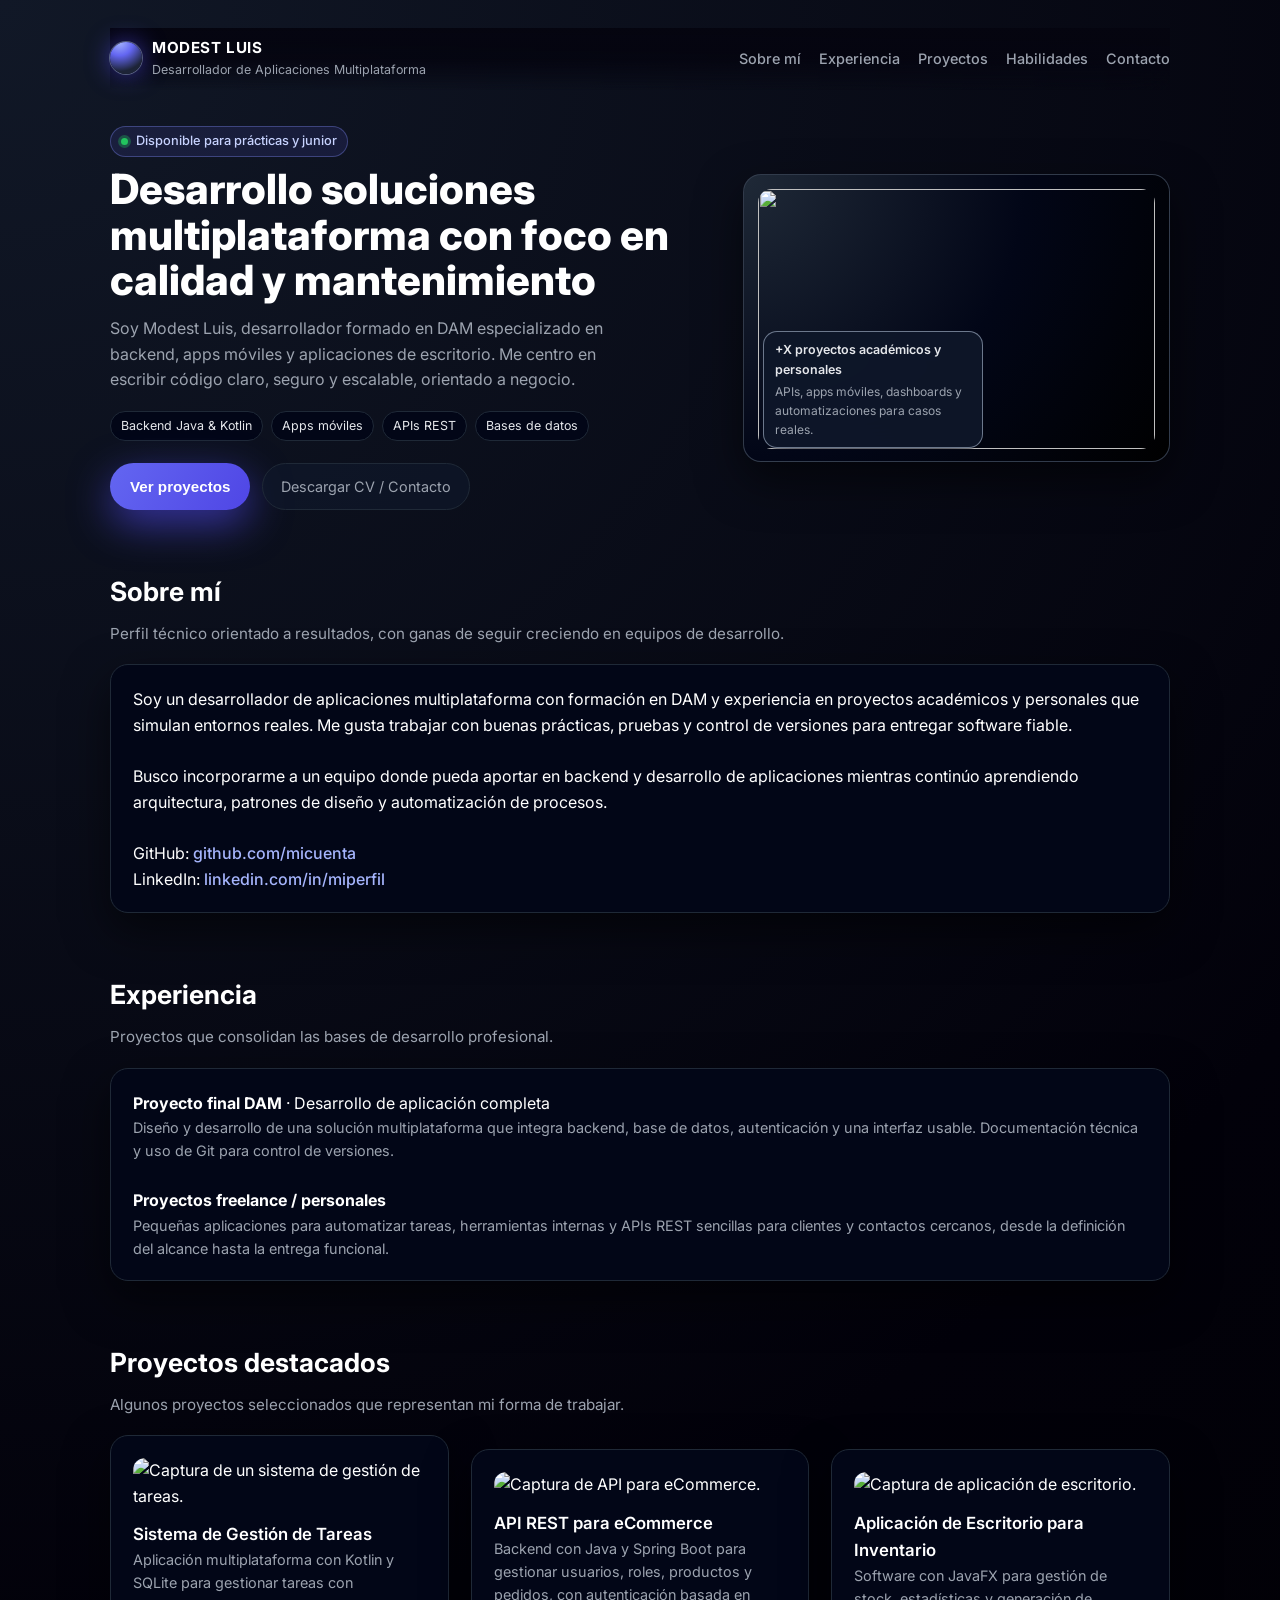
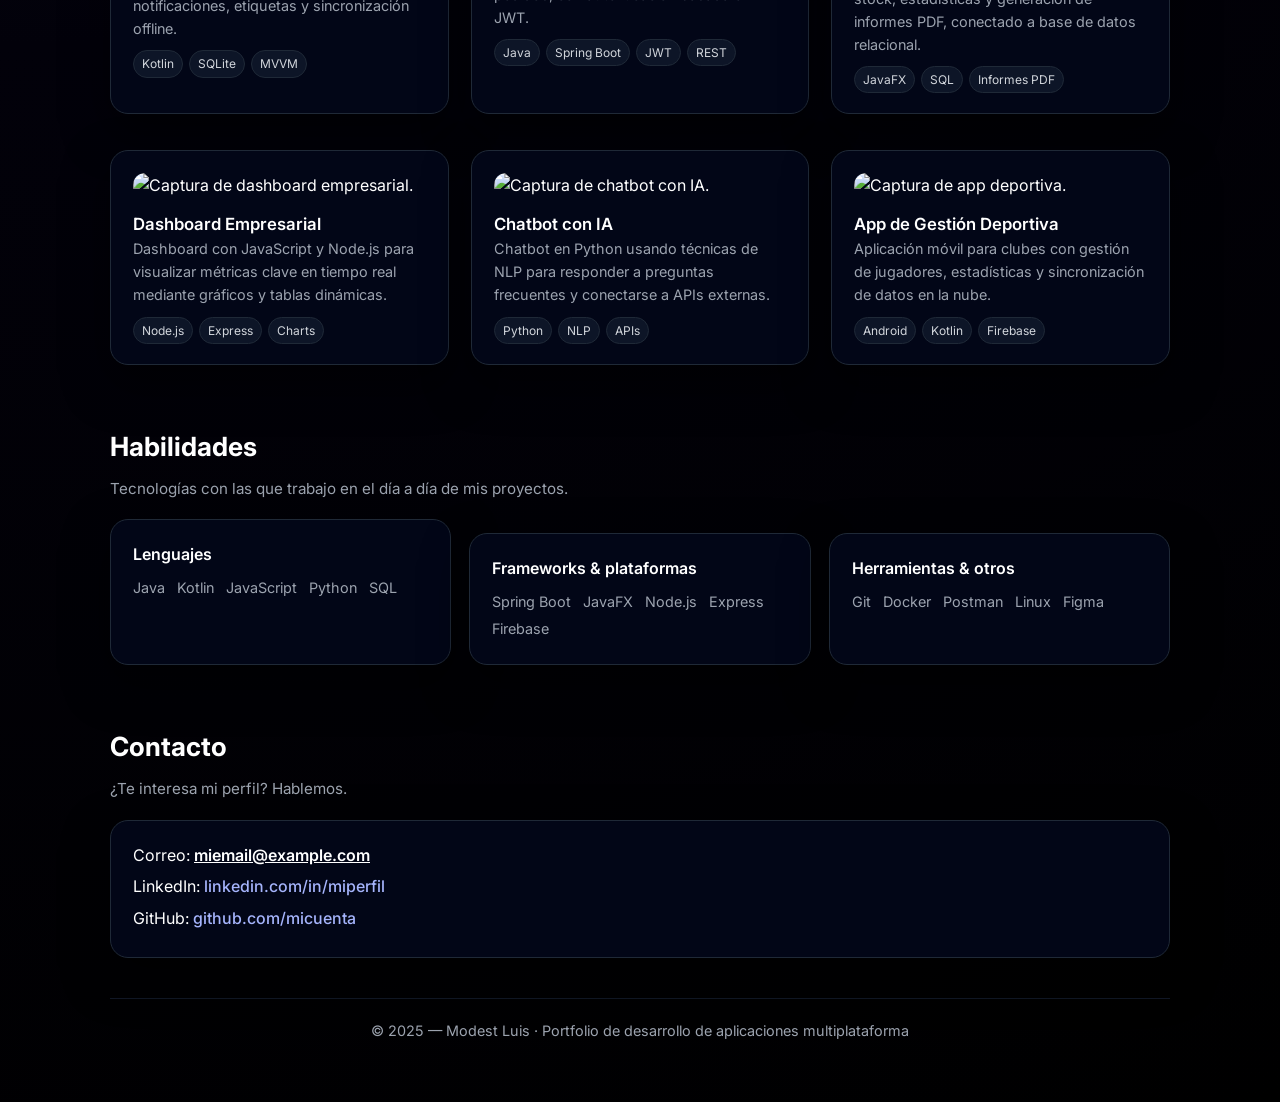
==== index.html @ 5fabada3 "Rename landingPage.html to index.html" ====
<!doctype html>
<html lang="es">
<head>
  <meta charset="utf-8" />
  <meta name="viewport" content="width=device-width, initial-scale=1" />
  <title>Modest Luis | Desarrollador de Aplicaciones Multiplataforma</title>

  <!-- SEO básico -->
  <meta name="description" content="Portfolio de Modest Luis, desarrollador de aplicaciones multiplataforma especializado en backend, apps móviles y soluciones empresariales.">
  <meta name="author" content="Modest Luis">

  <!-- Open Graph (para compartir en LinkedIn, etc.) -->
  <meta property="og:title" content="Modest Luis | Desarrollador DAM">
  <meta property="og:description" content="Desarrollador de aplicaciones multiplataforma especializado en backend, apps móviles y soluciones empresariales.">
  <meta property="og:type" content="website">
  <meta property="og:url" content="https://tudominio.com">
  <meta property="og:image" content="https://images.unsplash.com/photo-1519389950473-47ba0277781c?auto=format&fit=crop&w=900&q=80">

  <!-- Fuente -->
  <link href="https://fonts.googleapis.com/css2?family=Inter:wght@300;400;500;600;700;800&display=swap" rel="stylesheet">

  <style>
    :root{
      --bg:#050510;
      --bg-2:#111827;
      --card:#111827;
      --muted:#9ca3af;
      --accent:#6366f1;
      --accent-2:#4f46e5;
      --accent-soft:rgba(99,102,241,0.12);
      --border:#1f2937;
      --shadow:0 18px 45px rgba(0,0,0,0.55);
      --radius-lg:18px;
      --radius-md:12px;
      font-family:'Inter',system-ui,-apple-system,BlinkMacSystemFont,"Segoe UI",sans-serif;
    }

    *{box-sizing:border-box;margin:0;padding:0}

    body{
      background:radial-gradient(circle at top left,#111827 0, #02010a 55%, #000 100%);
      color:white;
      line-height:1.6;
      -webkit-font-smoothing:antialiased;
    }

    a{color:inherit}

    .container{
      max-width:1100px;
      margin:0 auto;
      padding:28px 20px 60px;
    }

    header{
      display:flex;
      justify-content:space-between;
      align-items:center;
      gap:20px;
      padding:8px 0 10px;
      position:sticky;
      top:0;
      z-index:20;
      background:linear-gradient(to bottom,rgba(5,5,16,0.98),rgba(5,5,16,0.92),transparent);
      backdrop-filter:blur(18px);
    }

    .brand{
      display:flex;
      align-items:center;
      gap:10px;
    }

    .brand-mark{
      width:32px;
      height:32px;
      border-radius:999px;
      background:radial-gradient(circle at 30% 0%,#a5b4fc,#6366f1 35%,#1d2437 75%);
      box-shadow:0 0 0 1px rgba(148,163,184,0.5),0 0 25px rgba(79,70,229,0.7);
    }

    .brand-text{
      display:flex;
      flex-direction:column;
    }
    .brand-name{
      font-weight:700;
      letter-spacing:0.04em;
      font-size:0.95rem;
      text-transform:uppercase;
    }
    .brand-role{
      font-size:0.78rem;
      color:var(--muted);
    }

    nav{
      display:flex;
      gap:18px;
      font-size:0.9rem;
    }

    nav a{
      text-decoration:none;
      color:var(--muted);
      font-weight:500;
      position:relative;
      padding:4px 0;
    }

    nav a::after{
      content:"";
      position:absolute;
      left:0;
      bottom:-2px;
      width:0;
      height:2px;
      background:linear-gradient(90deg,var(--accent),var(--accent-2));
      border-radius:999px;
      transition:width .22s ease-out;
    }

    nav a:hover,
    nav a:focus-visible{
      color:white;
      outline:none;
    }

    nav a:hover::after,
    nav a:focus-visible::after{
      width:100%;
    }

    .hero{
      display:grid;
      grid-template-columns:minmax(0,1.4fr) minmax(0,1fr);
      align-items:center;
      gap:36px;
      margin-top:36px;
    }

    @media(max-width:900px){
      .hero{grid-template-columns:1fr;margin-top:26px}
    }

    h1{
      font-size:2.6rem;
      line-height:1.1;
      margin-bottom:10px;
      font-weight:800;
    }

    @media(max-width:600px){
      h1{font-size:2.2rem}
    }

    .hero-eyebrow{
      display:inline-flex;
      align-items:center;
      gap:8px;
      padding:4px 10px;
      border-radius:999px;
      background:var(--accent-soft);
      border:1px solid rgba(129,140,248,0.35);
      color:#c7d2fe;
      font-size:0.8rem;
      font-weight:500;
      margin-bottom:10px;
    }

    .hero-eyebrow-dot{
      width:7px;
      height:7px;
      border-radius:999px;
      background:#22c55e;
      box-shadow:0 0 0 3px rgba(34,197,94,0.32);
    }

    .lead{
      color:var(--muted);
      font-size:1rem;
      margin-top:12px;
      max-width:540px;
    }

    .hero-tags{
      display:flex;
      flex-wrap:wrap;
      gap:8px;
      margin-top:18px;
    }

    .tag{
      padding:4px 10px;
      border-radius:999px;
      background:#020617;
      border:1px solid var(--border);
      font-size:0.78rem;
      color:#e5e7eb;
    }

    .hero-actions{
      display:flex;
      flex-wrap:wrap;
      gap:12px;
      margin-top:22px;
    }

    .btn-primary{
      background:linear-gradient(120deg,var(--accent),var(--accent-2));
      color:white;
      border:0;
      padding:12px 20px;
      border-radius:999px;
      font-weight:600;
      cursor:pointer;
      font-size:0.95rem;
      box-shadow:0 14px 40px rgba(79,70,229,0.65);
      display:inline-flex;
      align-items:center;
      gap:8px;
      transition:transform .18s ease, box-shadow .18s ease, opacity .18s ease;
    }

    .btn-primary:hover{
      transform:translateY(-1px);
      box-shadow:0 18px 55px rgba(79,70,229,0.8);
      opacity:0.96;
    }

    .btn-primary:focus-visible{
      outline:2px solid #c7d2fe;
      outline-offset:2px;
    }

    .btn-secondary{
      border-radius:999px;
      border:1px solid var(--border);
      background:rgba(15,23,42,0.7);
      padding:11px 18px;
      font-size:0.9rem;
      color:var(--muted);
      display:inline-flex;
      align-items:center;
      gap:8px;
      cursor:pointer;
      transition:background .18s ease, color .18s ease, border-color .18s ease;
      text-decoration:none;
    }

    .btn-secondary:hover,
    .btn-secondary:focus-visible{
      background:#020617;
      color:#e5e7eb;
      border-color:#4b5563;
      outline:none;
    }

    .hero-media{
      position:relative;
    }

    .hero-card{
      border-radius:var(--radius-lg);
      overflow:hidden;
      background:radial-gradient(circle at top left,#1f2937,#020617 55%,#000 100%);
      padding:14px 14px 12px;
      border:1px solid rgba(55,65,81,0.9);
      box-shadow:var(--shadow);
    }

    .hero-card img{
      border-radius:14px;
      width:100%;
      height:260px;
      object-fit:cover;
      display:block;
    }

    .hero-pill{
      position:absolute;
      bottom:14px;
      left:20px;
      padding:8px 11px;
      border-radius:14px;
      background:rgba(15,23,42,0.92);
      border:1px solid rgba(148,163,184,0.7);
      backdrop-filter:blur(18px);
      font-size:0.78rem;
      color:#e5e7eb;
      display:flex;
      flex-direction:column;
      gap:2px;
      max-width:220px;
    }

    .hero-pill-title{
      font-weight:600;
    }

    .hero-pill-sub{
      color:var(--muted);
      font-size:0.75rem;
    }

    main{
      margin-top:40px;
    }

    section{
      margin-top:60px;
      opacity:0;
      transform:translateY(18px);
      transition:opacity .6s ease-out, transform .6s ease-out;
    }
    section.visible{
      opacity:1;
      transform:translateY(0);
    }

    h2{
      font-size:1.65rem;
      margin-bottom:10px;
      font-weight:700;
    }

    .section-subtitle{
      color:var(--muted);
      font-size:0.95rem;
      margin-bottom:18px;
    }

    .card{
      background:linear-gradient(135deg,#020617,#020617 55%,#020617);
      padding:22px 22px 20px;
      border-radius:var(--radius-lg);
      box-shadow:var(--shadow);
      border:1px solid var(--border);
      transition:transform .25s ease, box-shadow .25s ease, border-color .25s ease, background .25s ease;
    }

    .card:hover{
      transform:translateY(-5px);
      box-shadow:0 22px 60px rgba(0,0,0,0.9);
      border-color:rgba(148,163,184,0.7);
    }

    .card + .card{
      margin-top:14px;
    }

    .grid-3{
      display:grid;
      grid-template-columns:repeat(3,minmax(0,1fr));
      gap:22px;
    }

    @media(max-width:900px){
      .grid-3{grid-template-columns:repeat(2,minmax(0,1fr))}
    }
    @media(max-width:640px){
      .grid-3{grid-template-columns:1fr}
    }

    .muted{
      color:var(--muted);
      font-size:0.9rem;
    }

    .links a{
      color:#a5b4fc;
      text-decoration:none;
      font-weight:500;
    }

    .links a:hover,
    .links a:focus-visible{
      text-decoration:underline;
      outline:none;
    }

    .project-card img{
      border-radius:12px;
      width:100%;
      height:170px;
      object-fit:cover;
    }

    .project-title{
      margin-top:12px;
      font-size:1.05rem;
      font-weight:600;
    }

    .project-tech{
      margin-top:10px;
      display:flex;
      flex-wrap:wrap;
      gap:6px;
    }

    .badge{
      font-size:0.75rem;
      padding:3px 8px;
      border-radius:999px;
      background:rgba(15,23,42,0.9);
      border:1px solid var(--border);
      color:#d1d5db;
    }

    .skills-grid{
      display:grid;
      grid-template-columns:repeat(3,minmax(0,1fr));
      gap:18px;
    }

    @media(max-width:800px){
      .skills-grid{grid-template-columns:repeat(2,minmax(0,1fr))}
    }
    @media(max-width:540px){
      .skills-grid{grid-template-columns:1fr}
    }

    .skill-title{
      font-weight:600;
      margin-bottom:8px;
    }

    .skill-list{
      color:var(--muted);
      font-size:0.9rem;
    }

    .skill-list span{
      display:inline-block;
      margin-right:8px;
      margin-bottom:4px;
    }

    .contact-list p{
      margin-bottom:6px;
    }

    .contact-list strong{
      font-weight:600;
    }

    footer{
      text-align:center;
      margin-top:40px;
      color:var(--muted);
      font-size:0.9rem;
      padding-top:20px;
      border-top:1px solid #111827;
    }

    .sr-only{
      position:absolute;
      width:1px;
      height:1px;
      padding:0;
      margin:-1px;
      overflow:hidden;
      clip:rect(0,0,0,0);
      border:0;
    }
  </style>
</head>
<body>
  <a class="sr-only" href="#main">Saltar al contenido principal</a>

  <div class="container">
    <header>
      <div class="brand">
        <div class="brand-mark" aria-hidden="true"></div>
        <div class="brand-text">
          <span class="brand-name">Modest Luis</span>
          <span class="brand-role">Desarrollador de Aplicaciones Multiplataforma</span>
        </div>
      </div>

      <nav aria-label="Navegación principal">
        <a href="#sobre-mi">Sobre mí</a>
        <a href="#experiencia">Experiencia</a>
        <a href="#proyectos">Proyectos</a>
        <a href="#habilidades">Habilidades</a>
        <a href="#contacto">Contacto</a>
      </nav>
    </header>

    <section class="hero" id="inicio">
      <div>
        <div class="hero-eyebrow">
          <span class="hero-eyebrow-dot"></span>
          <span>Disponible para prácticas y junior</span>
        </div>

        <h1>Desarrollo soluciones multiplataforma con foco en calidad y mantenimiento</h1>

        <p class="lead">
          Soy Modest Luis, desarrollador formado en DAM especializado en backend, apps móviles y aplicaciones de escritorio.
          Me centro en escribir código claro, seguro y escalable, orientado a negocio.
        </p>

        <div class="hero-tags">
          <span class="tag">Backend Java & Kotlin</span>
          <span class="tag">Apps móviles</span>
          <span class="tag">APIs REST</span>
          <span class="tag">Bases de datos</span>
        </div>

        <div class="hero-actions">
          <button
            class="btn-primary"
            type="button"
            onclick="document.getElementById('proyectos').scrollIntoView({behavior:'smooth'})"
          >
            Ver proyectos
          </button>

          <a
            class="btn-secondary"
            href="#contacto"
          >
            Descargar CV / Contacto
          </a>
        </div>
      </div>

      <div class="hero-media" aria-hidden="true">
        <div class="hero-card">
          <img src="https://images.unsplash.com/photo-1519389950473-47ba0277781c?auto=format&fit=crop&w=900&q=80" alt="">
        </div>
        <div class="hero-pill">
          <span class="hero-pill-title">+X proyectos académicos y personales</span>
          <span class="hero-pill-sub">APIs, apps móviles, dashboards y automatizaciones para casos reales.</span>
        </div>
      </div>
    </section>

    <main id="main">
      <section id="sobre-mi">
        <h2>Sobre mí</h2>
        <p class="section-subtitle">Perfil técnico orientado a resultados, con ganas de seguir creciendo en equipos de desarrollo.</p>

        <div class="card">
          <p>
            Soy un desarrollador de aplicaciones multiplataforma con formación en DAM y experiencia en proyectos académicos y personales que simulan entornos reales.
            Me gusta trabajar con buenas prácticas, pruebas y control de versiones para entregar software fiable.
          </p>
          <br>
          <p>
            Busco incorporarme a un equipo donde pueda aportar en backend y desarrollo de aplicaciones mientras continúo aprendiendo arquitectura, patrones de diseño y automatización de procesos.
          </p>
          <br>
          <p class="links">
            GitHub:
            <a href="https://github.com/micuenta" target="_blank" rel="noopener noreferrer">
              github.com/micuenta
            </a>
          </p>
          <p class="links">
            LinkedIn:
            <a href="https://linkedin.com/in/miperfil" target="_blank" rel="noopener noreferrer">
              linkedin.com/in/miperfil
            </a>
          </p>
        </div>
      </section>

      <section id="experiencia">
        <h2>Experiencia</h2>
        <p class="section-subtitle">Proyectos que consolidan las bases de desarrollo profesional.</p>

        <div class="card">
          <p><strong>Proyecto final DAM</strong> · Desarrollo de aplicación completa</p>
          <p class="muted">
            Diseño y desarrollo de una solución multiplataforma que integra backend, base de datos, autenticación y una interfaz usable.
            Documentación técnica y uso de Git para control de versiones.
          </p>
          <br>
          <p><strong>Proyectos freelance / personales</strong></p>
          <p class="muted">
            Pequeñas aplicaciones para automatizar tareas, herramientas internas y APIs REST sencillas para clientes y contactos cercanos,
            desde la definición del alcance hasta la entrega funcional.
          </p>
        </div>
      </section>

      <section id="proyectos">
        <h2>Proyectos destacados</h2>
        <p class="section-subtitle">Algunos proyectos seleccionados que representan mi forma de trabajar.</p>

        <div class="grid-3" style="margin-top:16px">
          <article class="card project-card">
            <img src="https://images.unsplash.com/photo-1498050108023-c5249f4df085?auto=format&fit=crop&w=800&q=80" alt="Captura de un sistema de gestión de tareas.">
            <h3 class="project-title">Sistema de Gestión de Tareas</h3>
            <p class="muted">
              Aplicación multiplataforma con Kotlin y SQLite para gestionar tareas con notificaciones, etiquetas y sincronización offline.
            </p>
            <div class="project-tech">
              <span class="badge">Kotlin</span>
              <span class="badge">SQLite</span>
              <span class="badge">MVVM</span>
            </div>
          </article>

          <article class="card project-card">
            <img src="https://images.unsplash.com/photo-1558494949-ef010cbdcc31?auto=format&fit=crop&w=800&q=80" alt="Captura de API para eCommerce.">
            <h3 class="project-title">API REST para eCommerce</h3>
            <p class="muted">
              Backend con Java y Spring Boot para gestionar usuarios, roles, productos y pedidos, con autenticación basada en JWT.
            </p>
            <div class="project-tech">
              <span class="badge">Java</span>
              <span class="badge">Spring Boot</span>
              <span class="badge">JWT</span>
              <span class="badge">REST</span>
            </div>
          </article>

          <article class="card project-card">
            <img src="https://images.unsplash.com/photo-1555066931-4365d14bab8c?auto=format&fit=crop&w=800&q=80" alt="Captura de aplicación de escritorio.">
            <h3 class="project-title">Aplicación de Escritorio para Inventario</h3>
            <p class="muted">
              Software con JavaFX para gestión de stock, estadísticas y generación de informes PDF, conectado a base de datos relacional.
            </p>
            <div class="project-tech">
              <span class="badge">JavaFX</span>
              <span class="badge">SQL</span>
              <span class="badge">Informes PDF</span>
            </div>
          </article>

          <article class="card project-card">
            <img src="https://images.unsplash.com/photo-1487058792275-0ad4aaf24ca7?auto=format&fit=crop&w=800&q=80" alt="Captura de dashboard empresarial.">
            <h3 class="project-title">Dashboard Empresarial</h3>
            <p class="muted">
              Dashboard con JavaScript y Node.js para visualizar métricas clave en tiempo real mediante gráficos y tablas dinámicas.
            </p>
            <div class="project-tech">
              <span class="badge">Node.js</span>
              <span class="badge">Express</span>
              <span class="badge">Charts</span>
            </div>
          </article>

          <article class="card project-card">
            <img src="https://images.unsplash.com/photo-1527689368864-3a821dbccc34?auto=format&fit=crop&w=800&q=80" alt="Captura de chatbot con IA.">
            <h3 class="project-title">Chatbot con IA</h3>
            <p class="muted">
              Chatbot en Python usando técnicas de NLP para responder a preguntas frecuentes y conectarse a APIs externas.
            </p>
            <div class="project-tech">
              <span class="badge">Python</span>
              <span class="badge">NLP</span>
              <span class="badge">APIs</span>
            </div>
          </article>

          <article class="card project-card">
            <img src="https://images.unsplash.com/photo-1558655146-d09347e92766?auto=format&fit=crop&w=800&q=80" alt="Captura de app deportiva.">
            <h3 class="project-title">App de Gestión Deportiva</h3>
            <p class="muted">
              Aplicación móvil para clubes con gestión de jugadores, estadísticas y sincronización de datos en la nube.
            </p>
            <div class="project-tech">
              <span class="badge">Android</span>
              <span class="badge">Kotlin</span>
              <span class="badge">Firebase</span>
            </div>
          </article>
        </div>
      </section>

      <section id="habilidades">
        <h2>Habilidades</h2>
        <p class="section-subtitle">Tecnologías con las que trabajo en el día a día de mis proyectos.</p>

        <div class="skills-grid">
          <div class="card">
            <p class="skill-title">Lenguajes</p>
            <p class="skill-list">
              <span>Java</span>
              <span>Kotlin</span>
              <span>JavaScript</span>
              <span>Python</span>
              <span>SQL</span>
            </p>
          </div>

          <div class="card">
            <p class="skill-title">Frameworks & plataformas</p>
            <p class="skill-list">
              <span>Spring Boot</span>
              <span>JavaFX</span>
              <span>Node.js</span>
              <span>Express</span>
              <span>Firebase</span>
            </p>
          </div>

          <div class="card">
            <p class="skill-title">Herramientas & otros</p>
            <p class="skill-list">
              <span>Git</span>
              <span>Docker</span>
              <span>Postman</span>
              <span>Linux</span>
              <span>Figma</span>
            </p>
          </div>
        </div>
      </section>

      <section id="contacto">
        <h2>Contacto</h2>
        <p class="section-subtitle">¿Te interesa mi perfil? Hablemos.</p>

        <div class="card contact-list" style="margin-top:16px">
          <p>
            Correo:
            <strong><a href="mailto:miemail@example.com">miemail@example.com</a></strong>
          </p>
          <p class="links">
            LinkedIn:
            <a href="https://linkedin.com/in/miperfil" target="_blank" rel="noopener noreferrer">
              linkedin.com/in/miperfil
            </a>
          </p>
          <p class="links">
            GitHub:
            <a href="https://github.com/micuenta" target="_blank" rel="noopener noreferrer">
              github.com/micuenta
            </a>
          </p>
        </div>
      </section>
    </main>

    <footer>
      © 2025 — Modest Luis · Portfolio de desarrollo de aplicaciones multiplataforma
    </footer>
  </div>

  <script>
    const sections = document.querySelectorAll('main section, .hero');
    const observer = new IntersectionObserver((entries) => {
      entries.forEach(entry => {
        if(entry.isIntersecting){
          entry.target.classList.add('visible');
        }
      });
    }, { threshold:0.18 });

    sections.forEach(sec => observer.observe(sec));
  </script>
</body>
</html>
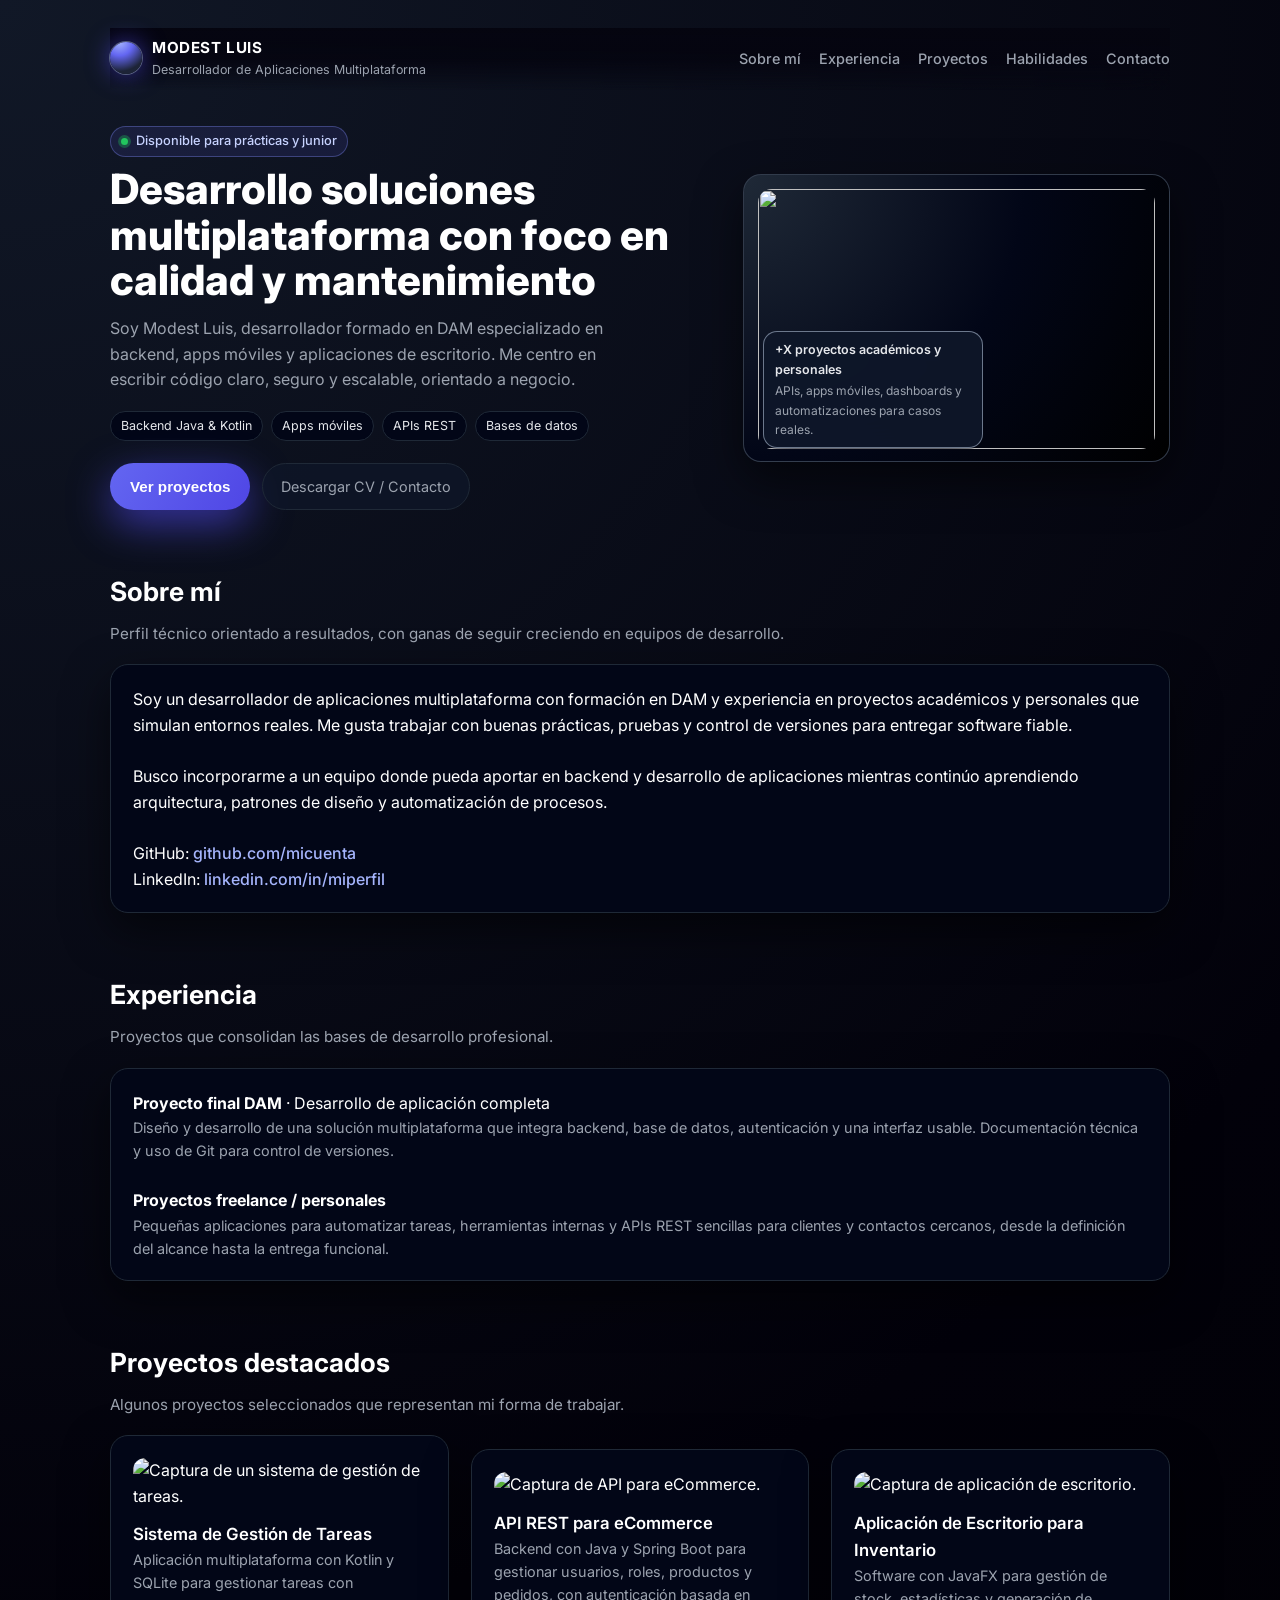
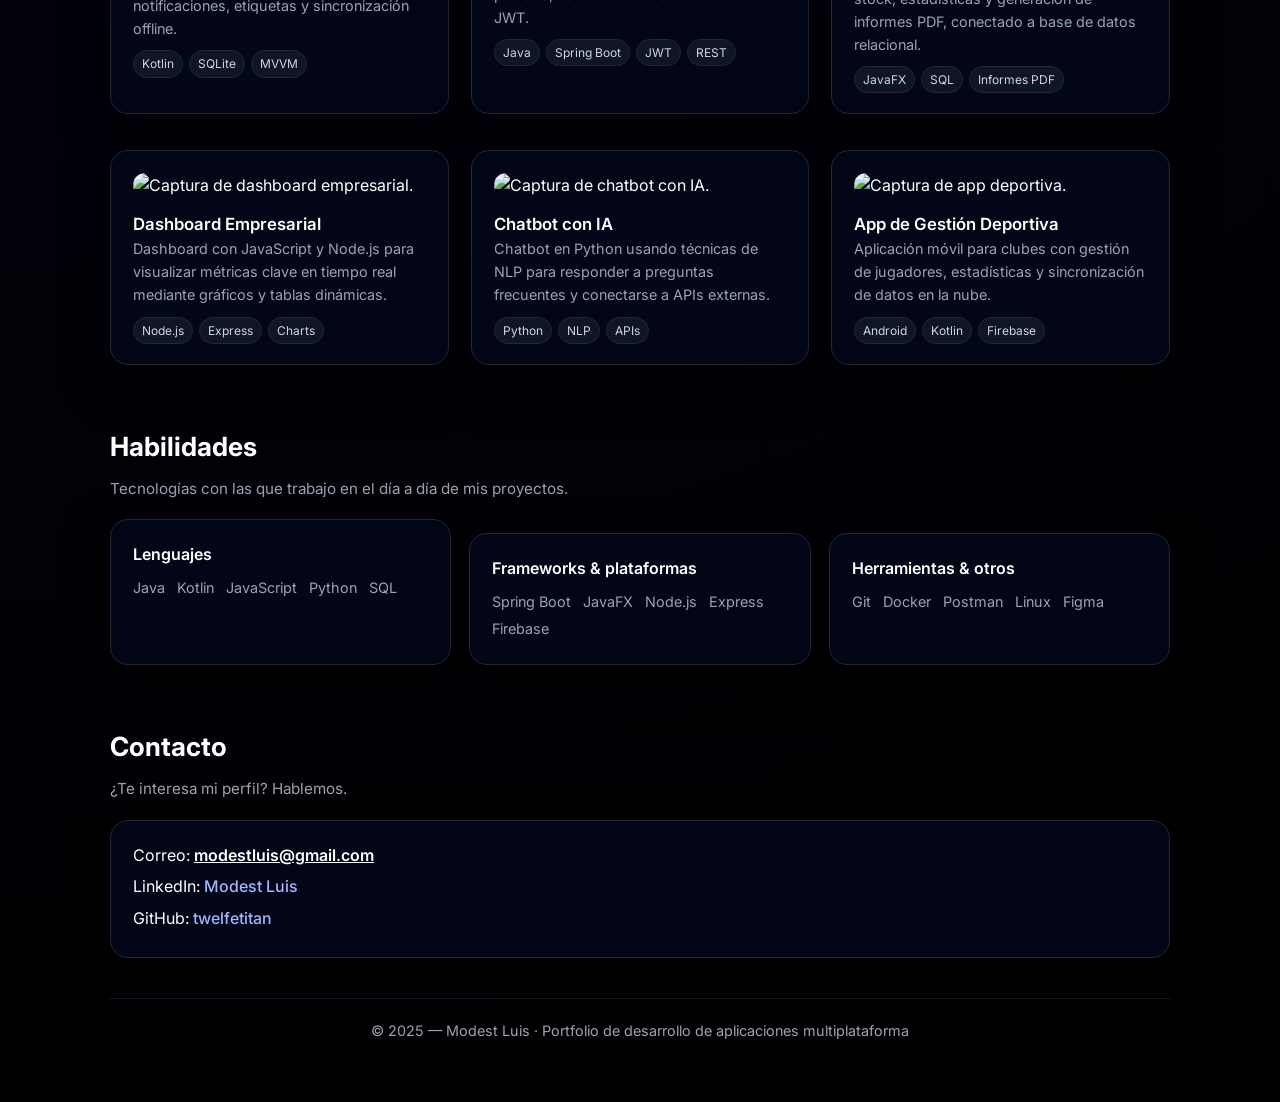
==== commit 0ab5c78c: "updates links" ====
--- a/index.html
+++ b/index.html
@@ -19,452 +19,8 @@
   <!-- Fuente -->
   <link href="https://fonts.googleapis.com/css2?family=Inter:wght@300;400;500;600;700;800&display=swap" rel="stylesheet">
 
-  <style>
-    :root{
-      --bg:#050510;
-      --bg-2:#111827;
-      --card:#111827;
-      --muted:#9ca3af;
-      --accent:#6366f1;
-      --accent-2:#4f46e5;
-      --accent-soft:rgba(99,102,241,0.12);
-      --border:#1f2937;
-      --shadow:0 18px 45px rgba(0,0,0,0.55);
-      --radius-lg:18px;
-      --radius-md:12px;
-      font-family:'Inter',system-ui,-apple-system,BlinkMacSystemFont,"Segoe UI",sans-serif;
-    }
-
-    *{box-sizing:border-box;margin:0;padding:0}
-
-    body{
-      background:radial-gradient(circle at top left,#111827 0, #02010a 55%, #000 100%);
-      color:white;
-      line-height:1.6;
-      -webkit-font-smoothing:antialiased;
-    }
-
-    a{color:inherit}
-
-    .container{
-      max-width:1100px;
-      margin:0 auto;
-      padding:28px 20px 60px;
-    }
-
-    header{
-      display:flex;
-      justify-content:space-between;
-      align-items:center;
-      gap:20px;
-      padding:8px 0 10px;
-      position:sticky;
-      top:0;
-      z-index:20;
-      background:linear-gradient(to bottom,rgba(5,5,16,0.98),rgba(5,5,16,0.92),transparent);
-      backdrop-filter:blur(18px);
-    }
-
-    .brand{
-      display:flex;
-      align-items:center;
-      gap:10px;
-    }
-
-    .brand-mark{
-      width:32px;
-      height:32px;
-      border-radius:999px;
-      background:radial-gradient(circle at 30% 0%,#a5b4fc,#6366f1 35%,#1d2437 75%);
-      box-shadow:0 0 0 1px rgba(148,163,184,0.5),0 0 25px rgba(79,70,229,0.7);
-    }
-
-    .brand-text{
-      display:flex;
-      flex-direction:column;
-    }
-    .brand-name{
-      font-weight:700;
-      letter-spacing:0.04em;
-      font-size:0.95rem;
-      text-transform:uppercase;
-    }
-    .brand-role{
-      font-size:0.78rem;
-      color:var(--muted);
-    }
-
-    nav{
-      display:flex;
-      gap:18px;
-      font-size:0.9rem;
-    }
-
-    nav a{
-      text-decoration:none;
-      color:var(--muted);
-      font-weight:500;
-      position:relative;
-      padding:4px 0;
-    }
-
-    nav a::after{
-      content:"";
-      position:absolute;
-      left:0;
-      bottom:-2px;
-      width:0;
-      height:2px;
-      background:linear-gradient(90deg,var(--accent),var(--accent-2));
-      border-radius:999px;
-      transition:width .22s ease-out;
-    }
-
-    nav a:hover,
-    nav a:focus-visible{
-      color:white;
-      outline:none;
-    }
-
-    nav a:hover::after,
-    nav a:focus-visible::after{
-      width:100%;
-    }
-
-    .hero{
-      display:grid;
-      grid-template-columns:minmax(0,1.4fr) minmax(0,1fr);
-      align-items:center;
-      gap:36px;
-      margin-top:36px;
-    }
-
-    @media(max-width:900px){
-      .hero{grid-template-columns:1fr;margin-top:26px}
-    }
-
-    h1{
-      font-size:2.6rem;
-      line-height:1.1;
-      margin-bottom:10px;
-      font-weight:800;
-    }
-
-    @media(max-width:600px){
-      h1{font-size:2.2rem}
-    }
-
-    .hero-eyebrow{
-      display:inline-flex;
-      align-items:center;
-      gap:8px;
-      padding:4px 10px;
-      border-radius:999px;
-      background:var(--accent-soft);
-      border:1px solid rgba(129,140,248,0.35);
-      color:#c7d2fe;
-      font-size:0.8rem;
-      font-weight:500;
-      margin-bottom:10px;
-    }
-
-    .hero-eyebrow-dot{
-      width:7px;
-      height:7px;
-      border-radius:999px;
-      background:#22c55e;
-      box-shadow:0 0 0 3px rgba(34,197,94,0.32);
-    }
-
-    .lead{
-      color:var(--muted);
-      font-size:1rem;
-      margin-top:12px;
-      max-width:540px;
-    }
-
-    .hero-tags{
-      display:flex;
-      flex-wrap:wrap;
-      gap:8px;
-      margin-top:18px;
-    }
-
-    .tag{
-      padding:4px 10px;
-      border-radius:999px;
-      background:#020617;
-      border:1px solid var(--border);
-      font-size:0.78rem;
-      color:#e5e7eb;
-    }
-
-    .hero-actions{
-      display:flex;
-      flex-wrap:wrap;
-      gap:12px;
-      margin-top:22px;
-    }
-
-    .btn-primary{
-      background:linear-gradient(120deg,var(--accent),var(--accent-2));
-      color:white;
-      border:0;
-      padding:12px 20px;
-      border-radius:999px;
-      font-weight:600;
-      cursor:pointer;
-      font-size:0.95rem;
-      box-shadow:0 14px 40px rgba(79,70,229,0.65);
-      display:inline-flex;
-      align-items:center;
-      gap:8px;
-      transition:transform .18s ease, box-shadow .18s ease, opacity .18s ease;
-    }
-
-    .btn-primary:hover{
-      transform:translateY(-1px);
-      box-shadow:0 18px 55px rgba(79,70,229,0.8);
-      opacity:0.96;
-    }
-
-    .btn-primary:focus-visible{
-      outline:2px solid #c7d2fe;
-      outline-offset:2px;
-    }
-
-    .btn-secondary{
-      border-radius:999px;
-      border:1px solid var(--border);
-      background:rgba(15,23,42,0.7);
-      padding:11px 18px;
-      font-size:0.9rem;
-      color:var(--muted);
-      display:inline-flex;
-      align-items:center;
-      gap:8px;
-      cursor:pointer;
-      transition:background .18s ease, color .18s ease, border-color .18s ease;
-      text-decoration:none;
-    }
-
-    .btn-secondary:hover,
-    .btn-secondary:focus-visible{
-      background:#020617;
-      color:#e5e7eb;
-      border-color:#4b5563;
-      outline:none;
-    }
-
-    .hero-media{
-      position:relative;
-    }
-
-    .hero-card{
-      border-radius:var(--radius-lg);
-      overflow:hidden;
-      background:radial-gradient(circle at top left,#1f2937,#020617 55%,#000 100%);
-      padding:14px 14px 12px;
-      border:1px solid rgba(55,65,81,0.9);
-      box-shadow:var(--shadow);
-    }
-
-    .hero-card img{
-      border-radius:14px;
-      width:100%;
-      height:260px;
-      object-fit:cover;
-      display:block;
-    }
-
-    .hero-pill{
-      position:absolute;
-      bottom:14px;
-      left:20px;
-      padding:8px 11px;
-      border-radius:14px;
-      background:rgba(15,23,42,0.92);
-      border:1px solid rgba(148,163,184,0.7);
-      backdrop-filter:blur(18px);
-      font-size:0.78rem;
-      color:#e5e7eb;
-      display:flex;
-      flex-direction:column;
-      gap:2px;
-      max-width:220px;
-    }
-
-    .hero-pill-title{
-      font-weight:600;
-    }
-
-    .hero-pill-sub{
-      color:var(--muted);
-      font-size:0.75rem;
-    }
-
-    main{
-      margin-top:40px;
-    }
-
-    section{
-      margin-top:60px;
-      opacity:0;
-      transform:translateY(18px);
-      transition:opacity .6s ease-out, transform .6s ease-out;
-    }
-    section.visible{
-      opacity:1;
-      transform:translateY(0);
-    }
-
-    h2{
-      font-size:1.65rem;
-      margin-bottom:10px;
-      font-weight:700;
-    }
-
-    .section-subtitle{
-      color:var(--muted);
-      font-size:0.95rem;
-      margin-bottom:18px;
-    }
-
-    .card{
-      background:linear-gradient(135deg,#020617,#020617 55%,#020617);
-      padding:22px 22px 20px;
-      border-radius:var(--radius-lg);
-      box-shadow:var(--shadow);
-      border:1px solid var(--border);
-      transition:transform .25s ease, box-shadow .25s ease, border-color .25s ease, background .25s ease;
-    }
-
-    .card:hover{
-      transform:translateY(-5px);
-      box-shadow:0 22px 60px rgba(0,0,0,0.9);
-      border-color:rgba(148,163,184,0.7);
-    }
-
-    .card + .card{
-      margin-top:14px;
-    }
-
-    .grid-3{
-      display:grid;
-      grid-template-columns:repeat(3,minmax(0,1fr));
-      gap:22px;
-    }
-
-    @media(max-width:900px){
-      .grid-3{grid-template-columns:repeat(2,minmax(0,1fr))}
-    }
-    @media(max-width:640px){
-      .grid-3{grid-template-columns:1fr}
-    }
-
-    .muted{
-      color:var(--muted);
-      font-size:0.9rem;
-    }
-
-    .links a{
-      color:#a5b4fc;
-      text-decoration:none;
-      font-weight:500;
-    }
-
-    .links a:hover,
-    .links a:focus-visible{
-      text-decoration:underline;
-      outline:none;
-    }
-
-    .project-card img{
-      border-radius:12px;
-      width:100%;
-      height:170px;
-      object-fit:cover;
-    }
-
-    .project-title{
-      margin-top:12px;
-      font-size:1.05rem;
-      font-weight:600;
-    }
-
-    .project-tech{
-      margin-top:10px;
-      display:flex;
-      flex-wrap:wrap;
-      gap:6px;
-    }
-
-    .badge{
-      font-size:0.75rem;
-      padding:3px 8px;
-      border-radius:999px;
-      background:rgba(15,23,42,0.9);
-      border:1px solid var(--border);
-      color:#d1d5db;
-    }
-
-    .skills-grid{
-      display:grid;
-      grid-template-columns:repeat(3,minmax(0,1fr));
-      gap:18px;
-    }
-
-    @media(max-width:800px){
-      .skills-grid{grid-template-columns:repeat(2,minmax(0,1fr))}
-    }
-    @media(max-width:540px){
-      .skills-grid{grid-template-columns:1fr}
-    }
-
-    .skill-title{
-      font-weight:600;
-      margin-bottom:8px;
-    }
-
-    .skill-list{
-      color:var(--muted);
-      font-size:0.9rem;
-    }
-
-    .skill-list span{
-      display:inline-block;
-      margin-right:8px;
-      margin-bottom:4px;
-    }
-
-    .contact-list p{
-      margin-bottom:6px;
-    }
-
-    .contact-list strong{
-      font-weight:600;
-    }
-
-    footer{
-      text-align:center;
-      margin-top:40px;
-      color:var(--muted);
-      font-size:0.9rem;
-      padding-top:20px;
-      border-top:1px solid #111827;
-    }
-
-    .sr-only{
-      position:absolute;
-      width:1px;
-      height:1px;
-      padding:0;
-      margin:-1px;
-      overflow:hidden;
-      clip:rect(0,0,0,0);
-      border:0;
-    }
-  </style>
+  <!-- CSS externo -->
+  <link rel="stylesheet" href="styles.css">
 </head>
 <body>
   <a class="sr-only" href="#main">Saltar al contenido principal</a>
@@ -720,18 +276,18 @@
         <div class="card contact-list" style="margin-top:16px">
           <p>
             Correo:
-            <strong><a href="mailto:miemail@example.com">miemail@example.com</a></strong>
+            <strong><a href="mailto:modestluis@gmail.com">modestluis@gmail.com</a></strong>
           </p>
           <p class="links">
             LinkedIn:
-            <a href="https://linkedin.com/in/miperfil" target="_blank" rel="noopener noreferrer">
-              linkedin.com/in/miperfil
+            <a href="https://github.com/twelfetitan/twelfetitan/blob/main/www.linkedin.com/in/modest-luis-boquera-26a1a6256" target="_blank" rel="noopener noreferrer">
+              Modest Luis
             </a>
           </p>
           <p class="links">
             GitHub:
-            <a href="https://github.com/micuenta" target="_blank" rel="noopener noreferrer">
-              github.com/micuenta
+            <a href="https://github.com/twelfetitan" target="_blank" rel="noopener noreferrer">
+              twelfetitan
             </a>
           </p>
         </div>
@@ -742,18 +298,5 @@
       © 2025 — Modest Luis · Portfolio de desarrollo de aplicaciones multiplataforma
     </footer>
   </div>
-
-  <script>
-    const sections = document.querySelectorAll('main section, .hero');
-    const observer = new IntersectionObserver((entries) => {
-      entries.forEach(entry => {
-        if(entry.isIntersecting){
-          entry.target.classList.add('visible');
-        }
-      });
-    }, { threshold:0.18 });
-
-    sections.forEach(sec => observer.observe(sec));
-  </script>
 </body>
 </html>
--- a/styles.css
+++ b/styles.css
@@ -0,0 +1,459 @@
+:root{
+  --bg:#050510;
+  --bg-2:#111827;
+  --card:#111827;
+  --muted:#9ca3af;
+  --accent:#6366f1;
+  --accent-2:#4f46e5;
+  --accent-soft:rgba(99,102,241,0.12);
+  --border:#1f2937;
+  --shadow:0 18px 45px rgba(0,0,0,0.55);
+  --radius-lg:18px;
+  --radius-md:12px;
+  font-family:'Inter',system-ui,-apple-system,BlinkMacSystemFont,"Segoe UI",sans-serif;
+}
+
+*{box-sizing:border-box;margin:0;padding:0}
+
+body{
+  background:radial-gradient(circle at top left,#111827 0, #02010a 55%, #000 100%);
+  color:white;
+  line-height:1.6;
+  -webkit-font-smoothing:antialiased;
+}
+
+a{color:inherit}
+
+.container{
+  max-width:1100px;
+  margin:0 auto;
+  padding:28px 20px 60px;
+}
+
+header{
+  display:flex;
+  justify-content:space-between;
+  align-items:center;
+  gap:20px;
+  padding:8px 0 10px;
+  position:sticky;
+  top:0;
+  z-index:20;
+  background:linear-gradient(to bottom,rgba(5,5,16,0.98),rgba(5,5,16,0.92),transparent);
+  backdrop-filter:blur(18px);
+}
+
+.brand{
+  display:flex;
+  align-items:center;
+  gap:10px;
+}
+
+.brand-mark{
+  width:32px;
+  height:32px;
+  border-radius:999px;
+  background:radial-gradient(circle at 30% 0%,#a5b4fc,#6366f1 35%,#1d2437 75%);
+  box-shadow:0 0 0 1px rgba(148,163,184,0.5),0 0 25px rgba(79,70,229,0.7);
+}
+
+.brand-text{
+  display:flex;
+  flex-direction:column;
+}
+.brand-name{
+  font-weight:700;
+  letter-spacing:0.04em;
+  font-size:0.95rem;
+  text-transform:uppercase;
+}
+.brand-role{
+  font-size:0.78rem;
+  color:var(--muted);
+}
+
+nav{
+  display:flex;
+  gap:18px;
+  font-size:0.9rem;
+}
+
+nav a{
+  text-decoration:none;
+  color:var(--muted);
+  font-weight:500;
+  position:relative;
+  padding:4px 0;
+}
+
+nav a::after{
+  content:"";
+  position:absolute;
+  left:0;
+  bottom:-2px;
+  width:0;
+  height:2px;
+  background:linear-gradient(90deg,var(--accent),var(--accent-2));
+  border-radius:999px;
+  transition:width .22s ease-out;
+}
+
+nav a:hover,
+nav a:focus-visible{
+  color:white;
+  outline:none;
+}
+
+nav a:hover::after,
+nav a:focus-visible::after{
+  width:100%;
+}
+
+.hero{
+  display:grid;
+  grid-template-columns:minmax(0,1.4fr) minmax(0,1fr);
+  align-items:center;
+  gap:36px;
+  margin-top:36px;
+}
+
+@media(max-width:900px){
+  .hero{grid-template-columns:1fr;margin-top:26px}
+}
+
+h1{
+  font-size:2.6rem;
+  line-height:1.1;
+  margin-bottom:10px;
+  font-weight:800;
+}
+
+@media(max-width:600px){
+  h1{font-size:2.2rem}
+}
+
+.hero-eyebrow{
+  display:inline-flex;
+  align-items:center;
+  gap:8px;
+  padding:4px 10px;
+  border-radius:999px;
+  background:var(--accent-soft);
+  border:1px solid rgba(129,140,248,0.35);
+  color:#c7d2fe;
+  font-size:0.8rem;
+  font-weight:500;
+  margin-bottom:10px;
+}
+
+.hero-eyebrow-dot{
+  width:7px;
+  height:7px;
+  border-radius:999px;
+  background:#22c55e;
+  box-shadow:0 0 0 3px rgba(34,197,94,0.32);
+}
+
+.lead{
+  color:var(--muted);
+  font-size:1rem;
+  margin-top:12px;
+  max-width:540px;
+}
+
+.hero-tags{
+  display:flex;
+  flex-wrap:wrap;
+  gap:8px;
+  margin-top:18px;
+}
+
+.tag{
+  padding:4px 10px;
+  border-radius:999px;
+  background:#020617;
+  border:1px solid var(--border);
+  font-size:0.78rem;
+  color:#e5e7eb;
+}
+
+.hero-actions{
+  display:flex;
+  flex-wrap:wrap;
+  gap:12px;
+  margin-top:22px;
+}
+
+.btn-primary{
+  background:linear-gradient(120deg,var(--accent),var(--accent-2));
+  color:white;
+  border:0;
+  padding:12px 20px;
+  border-radius:999px;
+  font-weight:600;
+  cursor:pointer;
+  font-size:0.95rem;
+  box-shadow:0 14px 40px rgba(79,70,229,0.65);
+  display:inline-flex;
+  align-items:center;
+  gap:8px;
+  transition:transform .18s ease, box-shadow .18s ease, opacity .18s ease;
+}
+
+.btn-primary:hover{
+  transform:translateY(-1px);
+  box-shadow:0 18px 55px rgba(79,70,229,0.8);
+  opacity:0.96;
+}
+
+.btn-primary:focus-visible{
+  outline:2px solid #c7d2fe;
+  outline-offset:2px;
+}
+
+.btn-secondary{
+  border-radius:999px;
+  border:1px solid var(--border);
+  background:rgba(15,23,42,0.7);
+  padding:11px 18px;
+  font-size:0.9rem;
+  color:var(--muted);
+  display:inline-flex;
+  align-items:center;
+  gap:8px;
+  cursor:pointer;
+  transition:background .18s ease, color .18s ease, border-color .18s ease;
+  text-decoration:none;
+}
+
+.btn-secondary:hover,
+.btn-secondary:focus-visible{
+  background:#020617;
+  color:#e5e7eb;
+  border-color:#4b5563;
+  outline:none;
+}
+
+.hero-media{
+  position:relative;
+}
+
+.hero-card{
+  border-radius:var(--radius-lg);
+  overflow:hidden;
+  background:radial-gradient(circle at top left,#1f2937,#020617 55%,#000 100%);
+  padding:14px 14px 12px;
+  border:1px solid rgba(55,65,81,0.9);
+  box-shadow:var(--shadow);
+}
+
+.hero-card img{
+  border-radius:14px;
+  width:100%;
+  height:260px;
+  object-fit:cover;
+  display:block;
+}
+
+.hero-pill{
+  position:absolute;
+  bottom:14px;
+  left:20px;
+  padding:8px 11px;
+  border-radius:14px;
+  background:rgba(15,23,42,0.92);
+  border:1px solid rgba(148,163,184,0.7);
+  backdrop-filter:blur(18px);
+  font-size:0.78rem;
+  color:#e5e7eb;
+  display:flex;
+  flex-direction:column;
+  gap:2px;
+  max-width:220px;
+}
+
+.hero-pill-title{
+  font-weight:600;
+}
+
+.hero-pill-sub{
+  color:var(--muted);
+  font-size:0.75rem;
+}
+
+main{
+  margin-top:40px;
+}
+
+/* Animación solo CSS para las secciones */
+section{
+  margin-top:60px;
+  opacity:0;
+  transform:translateY(18px);
+  animation: fadeInUp 0.6s ease-out forwards;
+}
+
+/* Pequeños retardos por sección */
+#sobre-mi{ animation-delay:0.1s; }
+#experiencia{ animation-delay:0.2s; }
+#proyectos{ animation-delay:0.3s; }
+#habilidades{ animation-delay:0.4s; }
+#contacto{ animation-delay:0.5s; }
+
+@keyframes fadeInUp{
+  from{
+    opacity:0;
+    transform:translateY(18px);
+  }
+  to{
+    opacity:1;
+    transform:translateY(0);
+  }
+}
+
+h2{
+  font-size:1.65rem;
+  margin-bottom:10px;
+  font-weight:700;
+}
+
+.section-subtitle{
+  color:var(--muted);
+  font-size:0.95rem;
+  margin-bottom:18px;
+}
+
+.card{
+  background:linear-gradient(135deg,#020617,#020617 55%,#020617);
+  padding:22px 22px 20px;
+  border-radius:var(--radius-lg);
+  box-shadow:var(--shadow);
+  border:1px solid var(--border);
+  transition:transform .25s ease, box-shadow .25s ease, border-color .25s ease, background .25s ease;
+}
+
+.card:hover{
+  transform:translateY(-5px);
+  box-shadow:0 22px 60px rgba(0,0,0,0.9);
+  border-color:rgba(148,163,184,0.7);
+}
+
+.card + .card{
+  margin-top:14px;
+}
+
+.grid-3{
+  display:grid;
+  grid-template-columns:repeat(3,minmax(0,1fr));
+  gap:22px;
+}
+
+@media(max-width:900px){
+  .grid-3{grid-template-columns:repeat(2,minmax(0,1fr))}
+}
+@media(max-width:640px){
+  .grid-3{grid-template-columns:1fr}
+}
+
+.muted{
+  color:var(--muted);
+  font-size:0.9rem;
+}
+
+.links a{
+  color:#a5b4fc;
+  text-decoration:none;
+  font-weight:500;
+}
+
+.links a:hover,
+.links a:focus-visible{
+  text-decoration:underline;
+  outline:none;
+}
+
+.project-card img{
+  border-radius:12px;
+  width:100%;
+  height:170px;
+  object-fit:cover;
+}
+
+.project-title{
+  margin-top:12px;
+  font-size:1.05rem;
+  font-weight:600;
+}
+
+.project-tech{
+  margin-top:10px;
+  display:flex;
+  flex-wrap:wrap;
+  gap:6px;
+}
+
+.badge{
+  font-size:0.75rem;
+  padding:3px 8px;
+  border-radius:999px;
+  background:rgba(15,23,42,0.9);
+  border:1px solid var(--border);
+  color:#d1d5db;
+}
+
+.skills-grid{
+  display:grid;
+  grid-template-columns:repeat(3,minmax(0,1fr));
+  gap:18px;
+}
+
+@media(max-width:800px){
+  .skills-grid{grid-template-columns:repeat(2,minmax(0,1fr))}
+}
+@media(max-width:540px){
+  .skills-grid{grid-template-columns:1fr}
+}
+
+.skill-title{
+  font-weight:600;
+  margin-bottom:8px;
+}
+
+.skill-list{
+  color:var(--muted);
+  font-size:0.9rem;
+}
+
+.skill-list span{
+  display:inline-block;
+  margin-right:8px;
+  margin-bottom:4px;
+}
+
+.contact-list p{
+  margin-bottom:6px;
+}
+
+.contact-list strong{
+  font-weight:600;
+}
+
+footer{
+  text-align:center;
+  margin-top:40px;
+  color:var(--muted);
+  font-size:0.9rem;
+  padding-top:20px;
+  border-top:1px solid #111827;
+}
+
+.sr-only{
+  position:absolute;
+  width:1px;
+  height:1px;
+  padding:0;
+  margin:-1px;
+  overflow:hidden;
+  clip:rect(0,0,0,0);
+  border:0;
+}
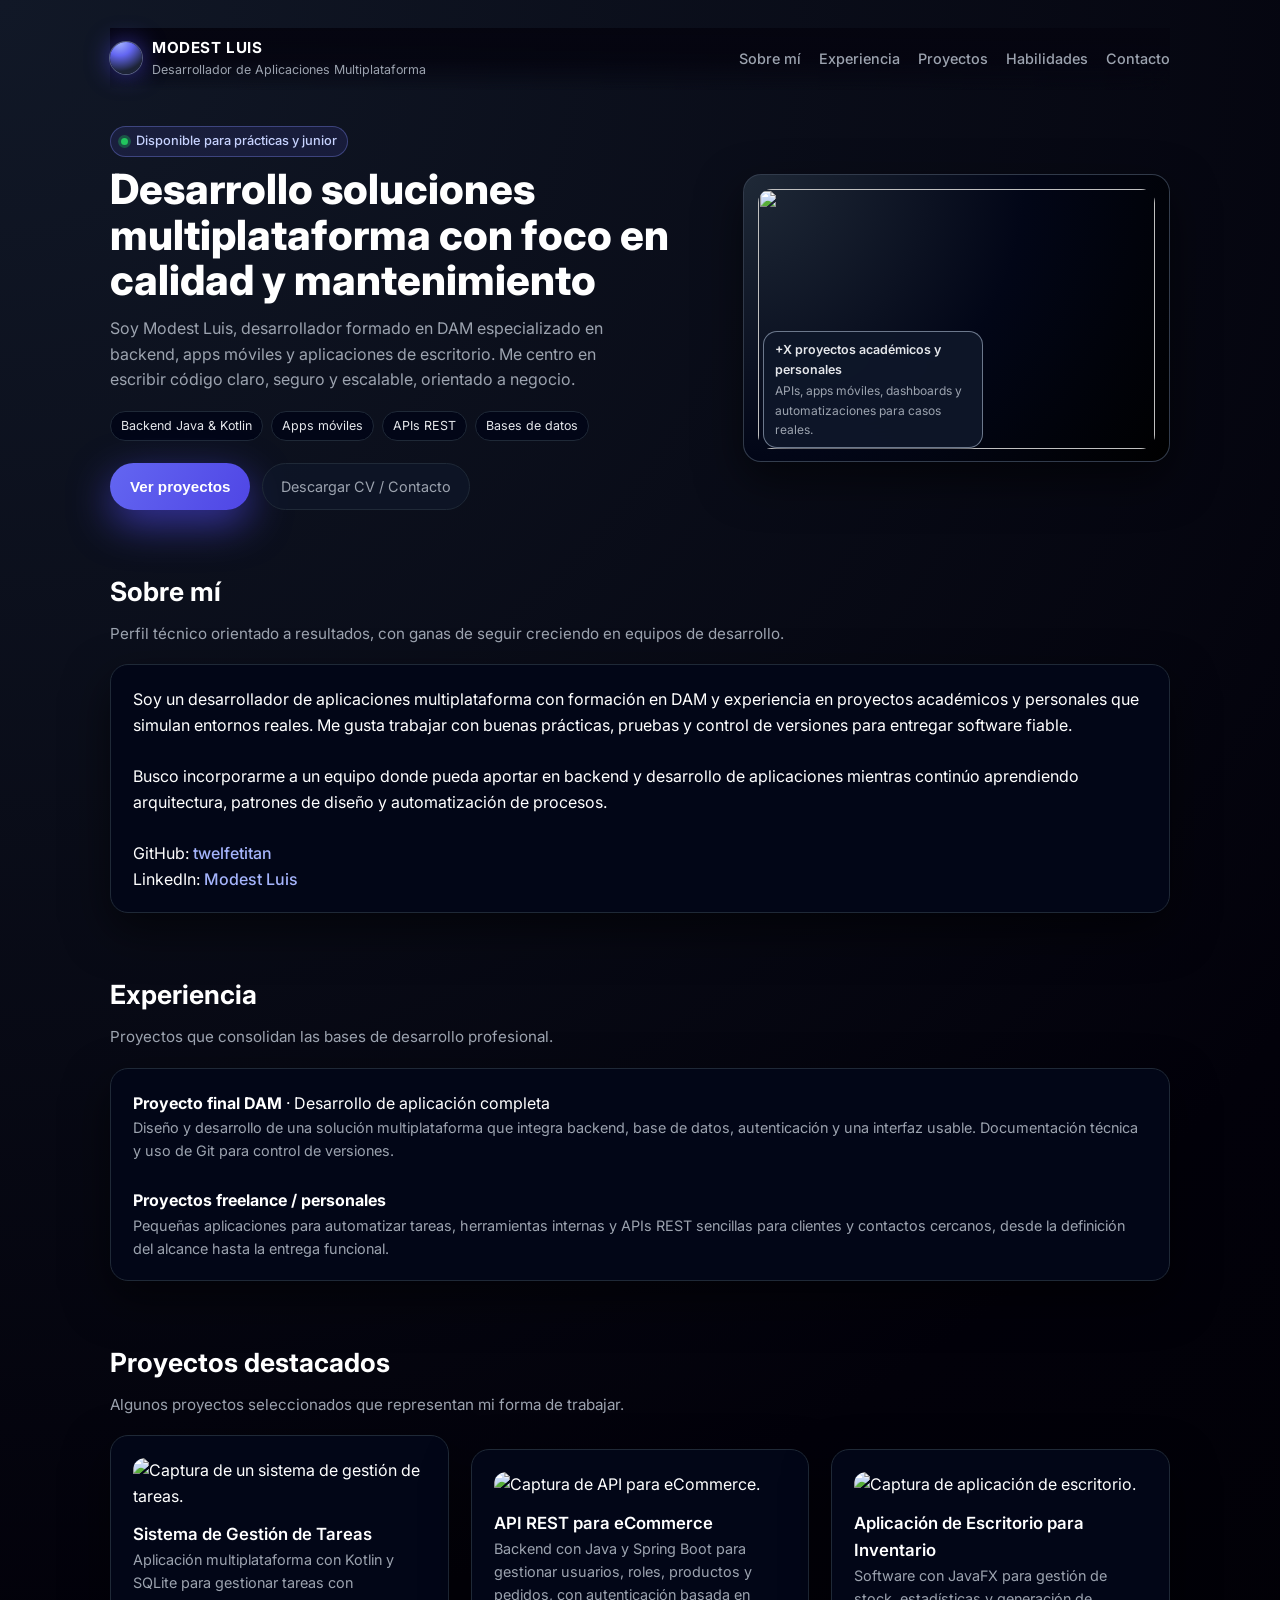
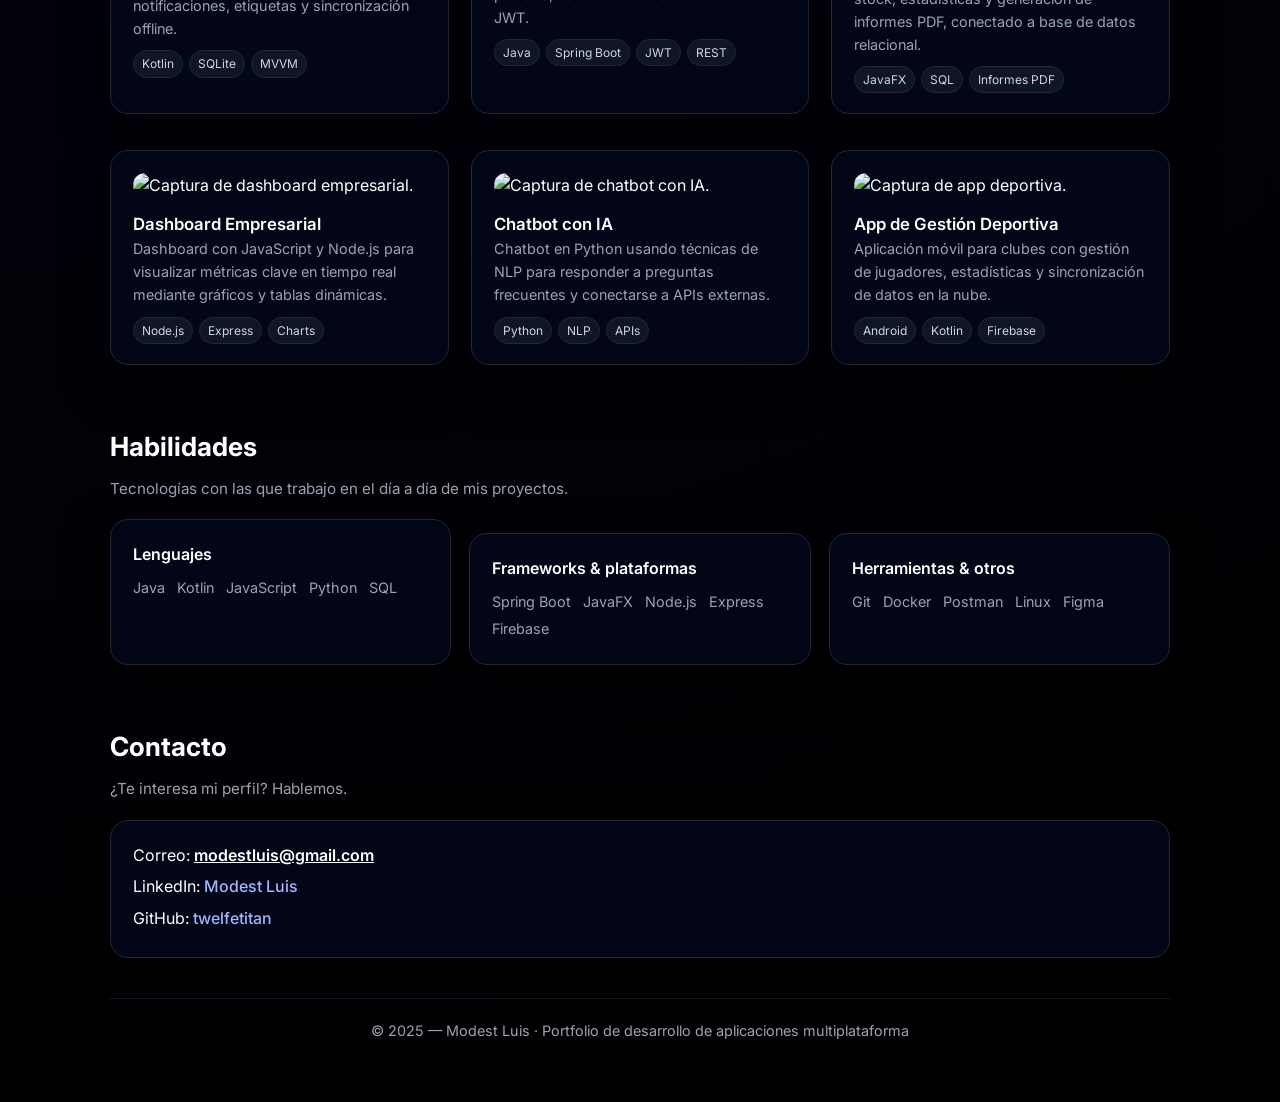
==== commit 12aac06f: "updates links v2" ====
--- a/index.html
+++ b/index.html
@@ -111,14 +111,14 @@
           <br>
           <p class="links">
             GitHub:
-            <a href="https://github.com/micuenta" target="_blank" rel="noopener noreferrer">
-              github.com/micuenta
+            <a href="https://github.com/twelfetitan" target="_blank" rel="noopener noreferrer">
+              twelfetitan
             </a>
           </p>
           <p class="links">
             LinkedIn:
-            <a href="https://linkedin.com/in/miperfil" target="_blank" rel="noopener noreferrer">
-              linkedin.com/in/miperfil
+            <a href="https://www.linkedin.com/in/modest-luis-boquera-26a1a6256/" target="_blank" rel="noopener noreferrer">
+              Modest Luis
             </a>
           </p>
         </div>
@@ -280,7 +280,7 @@
           </p>
           <p class="links">
             LinkedIn:
-            <a href="https://github.com/twelfetitan/twelfetitan/blob/main/www.linkedin.com/in/modest-luis-boquera-26a1a6256" target="_blank" rel="noopener noreferrer">
+            <a href="https://www.linkedin.com/in/modest-luis-boquera-26a1a6256/" target="_blank" rel="noopener noreferrer">
               Modest Luis
             </a>
           </p>
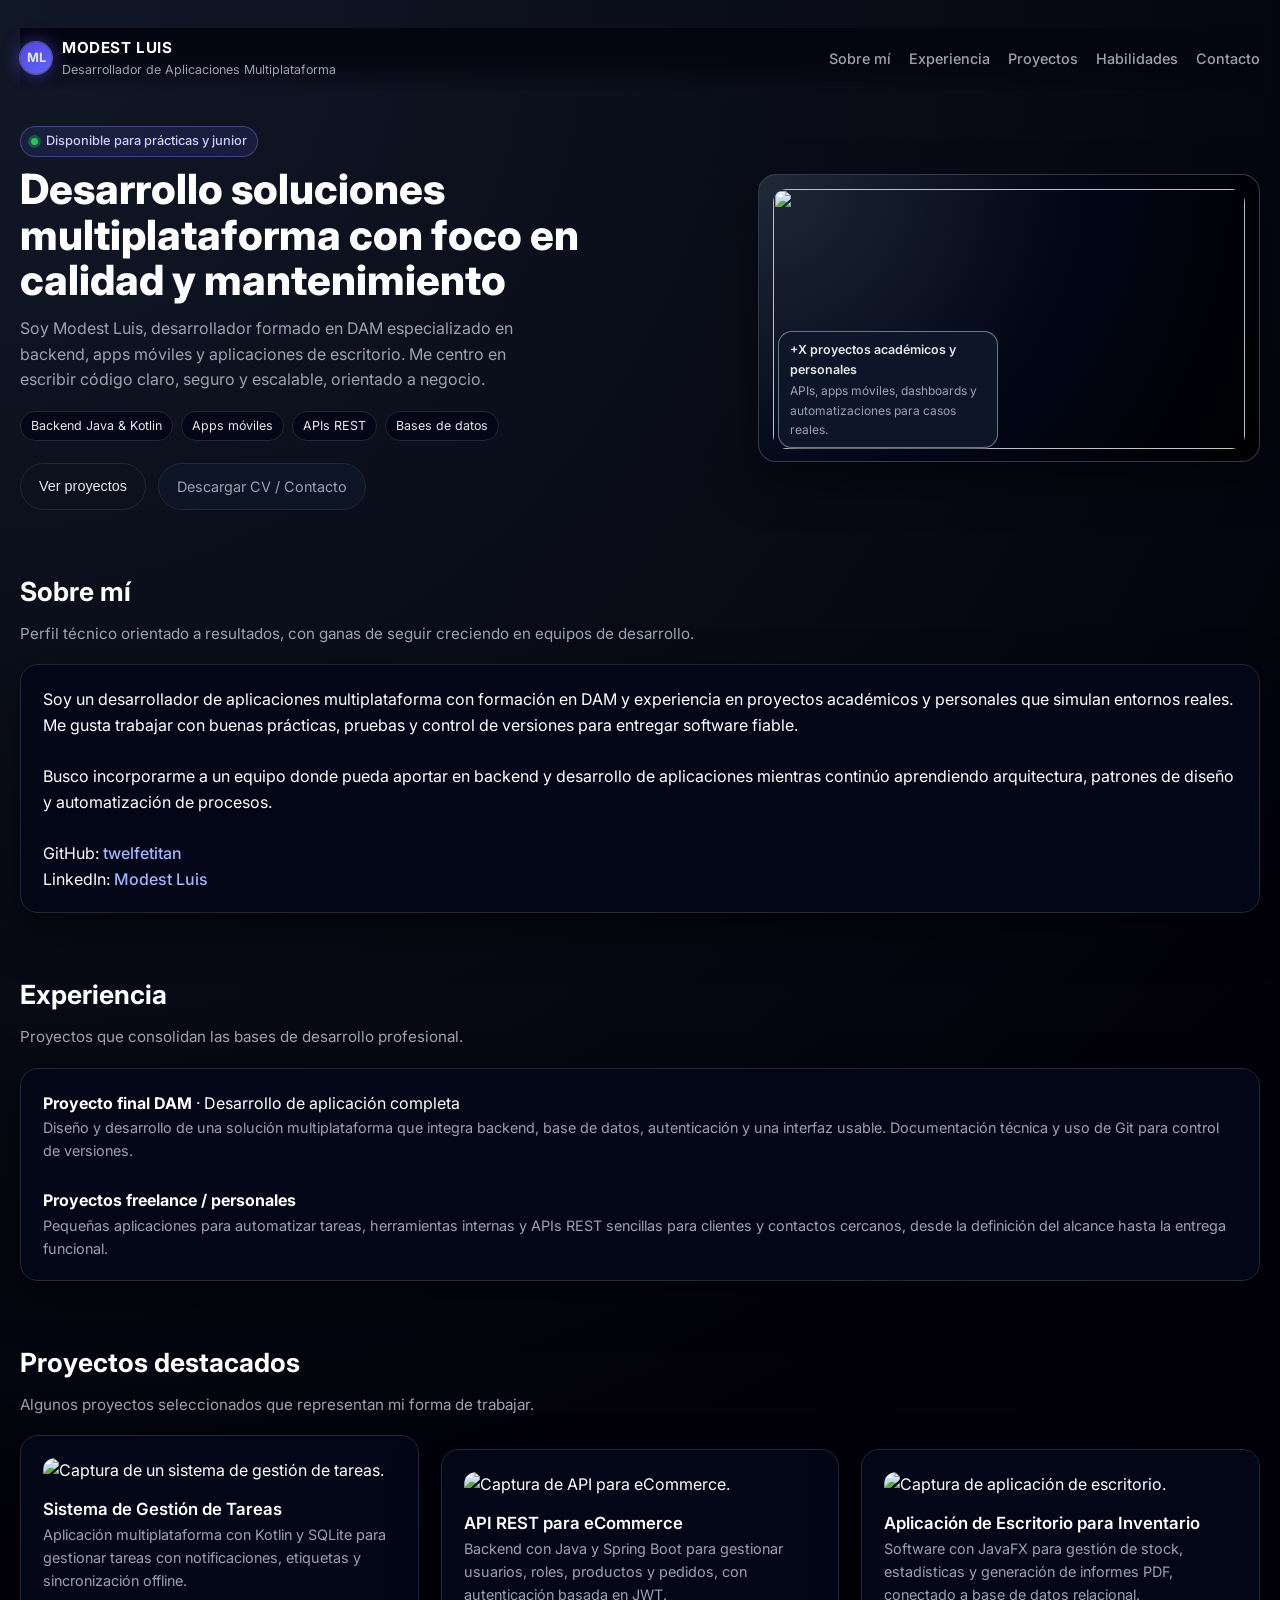
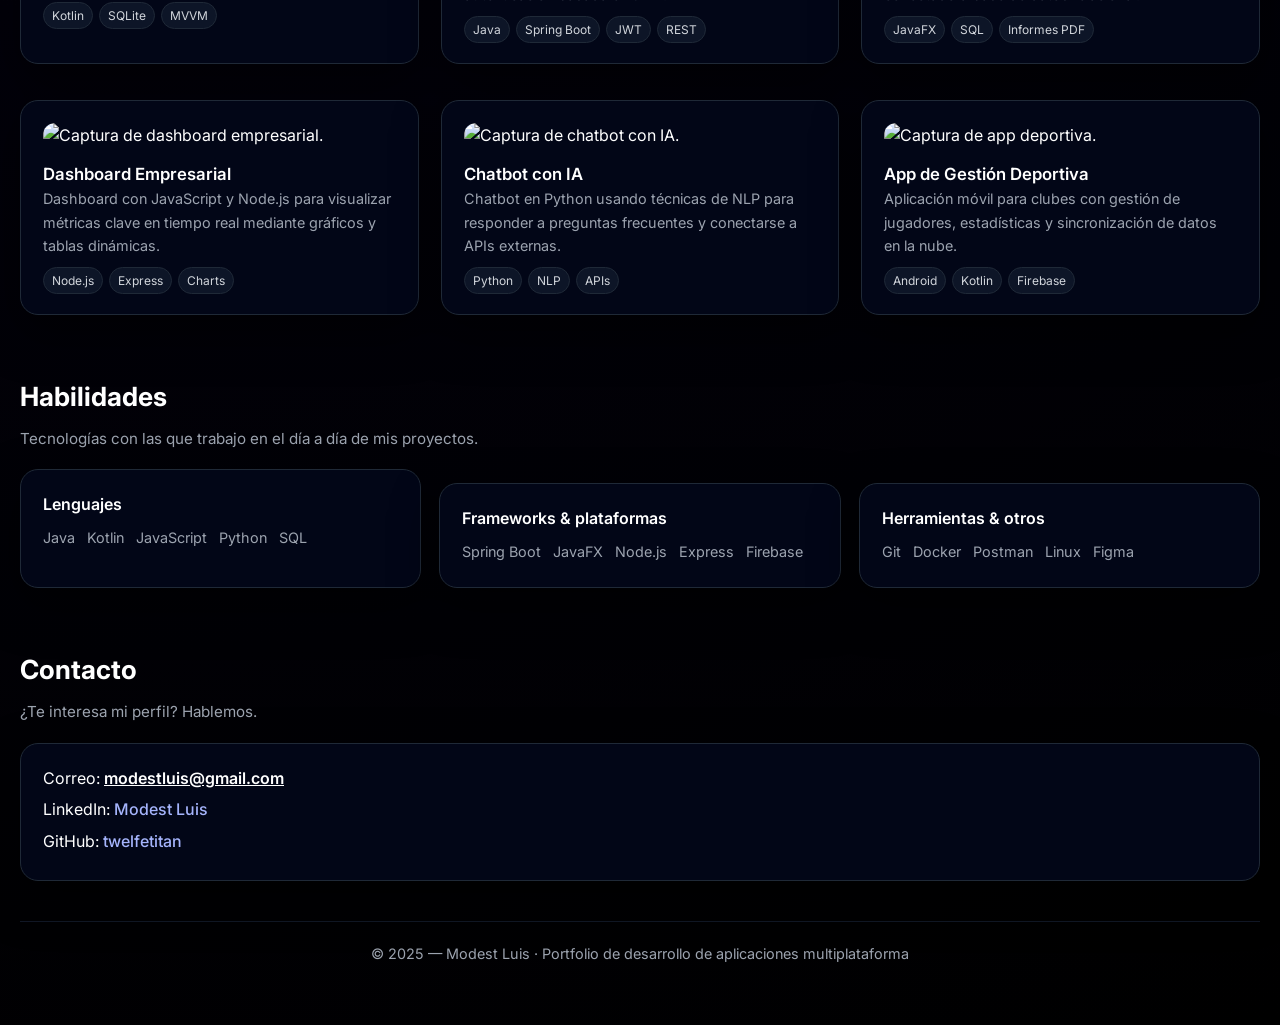
==== commit 7a5357ca: "update for movil v2" ====
--- a/index.html
+++ b/index.html
@@ -1,39 +1,47 @@
 <!doctype html>
 <html lang="es">
+
 <head>
   <meta charset="utf-8" />
   <meta name="viewport" content="width=device-width, initial-scale=1" />
   <title>Modest Luis | Desarrollador de Aplicaciones Multiplataforma</title>
 
   <!-- SEO básico -->
-  <meta name="description" content="Portfolio de Modest Luis, desarrollador de aplicaciones multiplataforma especializado en backend, apps móviles y soluciones empresariales.">
+  <meta name="description"
+    content="Portfolio de Modest Luis, desarrollador de aplicaciones multiplataforma especializado en backend, apps móviles y soluciones empresariales.">
   <meta name="author" content="Modest Luis">
 
   <!-- Open Graph (para compartir en LinkedIn, etc.) -->
   <meta property="og:title" content="Modest Luis | Desarrollador DAM">
-  <meta property="og:description" content="Desarrollador de aplicaciones multiplataforma especializado en backend, apps móviles y soluciones empresariales.">
+  <meta property="og:description"
+    content="Desarrollador de aplicaciones multiplataforma especializado en backend, apps móviles y soluciones empresariales.">
   <meta property="og:type" content="website">
   <meta property="og:url" content="https://tudominio.com">
-  <meta property="og:image" content="https://images.unsplash.com/photo-1519389950473-47ba0277781c?auto=format&fit=crop&w=900&q=80">
+  <meta property="og:image"
+    content="https://images.unsplash.com/photo-1519389950473-47ba0277781c?auto=format&fit=crop&w=900&q=80">
 
   <!-- Fuente -->
-  <link href="https://fonts.googleapis.com/css2?family=Inter:wght@300;400;500;600;700;800&display=swap" rel="stylesheet">
+  <link href="https://fonts.googleapis.com/css2?family=Inter:wght@300;400;500;600;700;800&display=swap"
+    rel="stylesheet">
 
   <!-- CSS externo -->
   <link rel="stylesheet" href="styles.css">
 </head>
+
 <body>
   <a class="sr-only" href="#main">Saltar al contenido principal</a>
 
   <div class="container">
+    
     <header>
       <div class="brand">
-        <div class="brand-mark" aria-hidden="true"></div>
+        <div class="brand-icon" aria-hidden="true">ML</div>
         <div class="brand-text">
           <span class="brand-name">Modest Luis</span>
           <span class="brand-role">Desarrollador de Aplicaciones Multiplataforma</span>
         </div>
       </div>
+
 
       <nav aria-label="Navegación principal">
         <a href="#sobre-mi">Sobre mí</a>
@@ -54,7 +62,8 @@
         <h1>Desarrollo soluciones multiplataforma con foco en calidad y mantenimiento</h1>
 
         <p class="lead">
-          Soy Modest Luis, desarrollador formado en DAM especializado en backend, apps móviles y aplicaciones de escritorio.
+          Soy Modest Luis, desarrollador formado en DAM especializado en backend, apps móviles y aplicaciones de
+          escritorio.
           Me centro en escribir código claro, seguro y escalable, orientado a negocio.
         </p>
 
@@ -66,18 +75,12 @@
         </div>
 
         <div class="hero-actions">
-          <button
-            class="btn-primary"
-            type="button"
-            onclick="document.getElementById('proyectos').scrollIntoView({behavior:'smooth'})"
-          >
+          <button class="btn-primary" type="button"
+            onclick="document.getElementById('proyectos').scrollIntoView({behavior:'smooth'})">
             Ver proyectos
           </button>
 
-          <a
-            class="btn-secondary"
-            href="#contacto"
-          >
+          <a class="btn-secondary" href="#contacto">
             Descargar CV / Contacto
           </a>
         </div>
@@ -85,7 +88,8 @@
 
       <div class="hero-media" aria-hidden="true">
         <div class="hero-card">
-          <img src="https://images.unsplash.com/photo-1519389950473-47ba0277781c?auto=format&fit=crop&w=900&q=80" alt="">
+          <img src="https://images.unsplash.com/photo-1519389950473-47ba0277781c?auto=format&fit=crop&w=900&q=80"
+            alt="">
         </div>
         <div class="hero-pill">
           <span class="hero-pill-title">+X proyectos académicos y personales</span>
@@ -97,16 +101,19 @@
     <main id="main">
       <section id="sobre-mi">
         <h2>Sobre mí</h2>
-        <p class="section-subtitle">Perfil técnico orientado a resultados, con ganas de seguir creciendo en equipos de desarrollo.</p>
+        <p class="section-subtitle">Perfil técnico orientado a resultados, con ganas de seguir creciendo en equipos de
+          desarrollo.</p>
 
         <div class="card">
           <p>
-            Soy un desarrollador de aplicaciones multiplataforma con formación en DAM y experiencia en proyectos académicos y personales que simulan entornos reales.
+            Soy un desarrollador de aplicaciones multiplataforma con formación en DAM y experiencia en proyectos
+            académicos y personales que simulan entornos reales.
             Me gusta trabajar con buenas prácticas, pruebas y control de versiones para entregar software fiable.
           </p>
           <br>
           <p>
-            Busco incorporarme a un equipo donde pueda aportar en backend y desarrollo de aplicaciones mientras continúo aprendiendo arquitectura, patrones de diseño y automatización de procesos.
+            Busco incorporarme a un equipo donde pueda aportar en backend y desarrollo de aplicaciones mientras continúo
+            aprendiendo arquitectura, patrones de diseño y automatización de procesos.
           </p>
           <br>
           <p class="links">
@@ -117,7 +124,8 @@
           </p>
           <p class="links">
             LinkedIn:
-            <a href="https://www.linkedin.com/in/modest-luis-boquera-26a1a6256/" target="_blank" rel="noopener noreferrer">
+            <a href="https://www.linkedin.com/in/modest-luis-boquera-26a1a6256/" target="_blank"
+              rel="noopener noreferrer">
               Modest Luis
             </a>
           </p>
@@ -131,13 +139,15 @@
         <div class="card">
           <p><strong>Proyecto final DAM</strong> · Desarrollo de aplicación completa</p>
           <p class="muted">
-            Diseño y desarrollo de una solución multiplataforma que integra backend, base de datos, autenticación y una interfaz usable.
+            Diseño y desarrollo de una solución multiplataforma que integra backend, base de datos, autenticación y una
+            interfaz usable.
             Documentación técnica y uso de Git para control de versiones.
           </p>
           <br>
           <p><strong>Proyectos freelance / personales</strong></p>
           <p class="muted">
-            Pequeñas aplicaciones para automatizar tareas, herramientas internas y APIs REST sencillas para clientes y contactos cercanos,
+            Pequeñas aplicaciones para automatizar tareas, herramientas internas y APIs REST sencillas para clientes y
+            contactos cercanos,
             desde la definición del alcance hasta la entrega funcional.
           </p>
         </div>
@@ -149,10 +159,12 @@
 
         <div class="grid-3" style="margin-top:16px">
           <article class="card project-card">
-            <img src="https://images.unsplash.com/photo-1498050108023-c5249f4df085?auto=format&fit=crop&w=800&q=80" alt="Captura de un sistema de gestión de tareas.">
+            <img src="https://images.unsplash.com/photo-1498050108023-c5249f4df085?auto=format&fit=crop&w=800&q=80"
+              alt="Captura de un sistema de gestión de tareas.">
             <h3 class="project-title">Sistema de Gestión de Tareas</h3>
             <p class="muted">
-              Aplicación multiplataforma con Kotlin y SQLite para gestionar tareas con notificaciones, etiquetas y sincronización offline.
+              Aplicación multiplataforma con Kotlin y SQLite para gestionar tareas con notificaciones, etiquetas y
+              sincronización offline.
             </p>
             <div class="project-tech">
               <span class="badge">Kotlin</span>
@@ -162,10 +174,12 @@
           </article>
 
           <article class="card project-card">
-            <img src="https://images.unsplash.com/photo-1558494949-ef010cbdcc31?auto=format&fit=crop&w=800&q=80" alt="Captura de API para eCommerce.">
+            <img src="https://images.unsplash.com/photo-1558494949-ef010cbdcc31?auto=format&fit=crop&w=800&q=80"
+              alt="Captura de API para eCommerce.">
             <h3 class="project-title">API REST para eCommerce</h3>
             <p class="muted">
-              Backend con Java y Spring Boot para gestionar usuarios, roles, productos y pedidos, con autenticación basada en JWT.
+              Backend con Java y Spring Boot para gestionar usuarios, roles, productos y pedidos, con autenticación
+              basada en JWT.
             </p>
             <div class="project-tech">
               <span class="badge">Java</span>
@@ -176,10 +190,12 @@
           </article>
 
           <article class="card project-card">
-            <img src="https://images.unsplash.com/photo-1555066931-4365d14bab8c?auto=format&fit=crop&w=800&q=80" alt="Captura de aplicación de escritorio.">
+            <img src="https://images.unsplash.com/photo-1555066931-4365d14bab8c?auto=format&fit=crop&w=800&q=80"
+              alt="Captura de aplicación de escritorio.">
             <h3 class="project-title">Aplicación de Escritorio para Inventario</h3>
             <p class="muted">
-              Software con JavaFX para gestión de stock, estadísticas y generación de informes PDF, conectado a base de datos relacional.
+              Software con JavaFX para gestión de stock, estadísticas y generación de informes PDF, conectado a base de
+              datos relacional.
             </p>
             <div class="project-tech">
               <span class="badge">JavaFX</span>
@@ -189,10 +205,12 @@
           </article>
 
           <article class="card project-card">
-            <img src="https://images.unsplash.com/photo-1487058792275-0ad4aaf24ca7?auto=format&fit=crop&w=800&q=80" alt="Captura de dashboard empresarial.">
+            <img src="https://images.unsplash.com/photo-1487058792275-0ad4aaf24ca7?auto=format&fit=crop&w=800&q=80"
+              alt="Captura de dashboard empresarial.">
             <h3 class="project-title">Dashboard Empresarial</h3>
             <p class="muted">
-              Dashboard con JavaScript y Node.js para visualizar métricas clave en tiempo real mediante gráficos y tablas dinámicas.
+              Dashboard con JavaScript y Node.js para visualizar métricas clave en tiempo real mediante gráficos y
+              tablas dinámicas.
             </p>
             <div class="project-tech">
               <span class="badge">Node.js</span>
@@ -202,10 +220,12 @@
           </article>
 
           <article class="card project-card">
-            <img src="https://images.unsplash.com/photo-1527689368864-3a821dbccc34?auto=format&fit=crop&w=800&q=80" alt="Captura de chatbot con IA.">
+            <img src="https://images.unsplash.com/photo-1527689368864-3a821dbccc34?auto=format&fit=crop&w=800&q=80"
+              alt="Captura de chatbot con IA.">
             <h3 class="project-title">Chatbot con IA</h3>
             <p class="muted">
-              Chatbot en Python usando técnicas de NLP para responder a preguntas frecuentes y conectarse a APIs externas.
+              Chatbot en Python usando técnicas de NLP para responder a preguntas frecuentes y conectarse a APIs
+              externas.
             </p>
             <div class="project-tech">
               <span class="badge">Python</span>
@@ -215,7 +235,8 @@
           </article>
 
           <article class="card project-card">
-            <img src="https://images.unsplash.com/photo-1558655146-d09347e92766?auto=format&fit=crop&w=800&q=80" alt="Captura de app deportiva.">
+            <img src="https://images.unsplash.com/photo-1558655146-d09347e92766?auto=format&fit=crop&w=800&q=80"
+              alt="Captura de app deportiva.">
             <h3 class="project-title">App de Gestión Deportiva</h3>
             <p class="muted">
               Aplicación móvil para clubes con gestión de jugadores, estadísticas y sincronización de datos en la nube.
@@ -280,7 +301,8 @@
           </p>
           <p class="links">
             LinkedIn:
-            <a href="https://www.linkedin.com/in/modest-luis-boquera-26a1a6256/" target="_blank" rel="noopener noreferrer">
+            <a href="https://www.linkedin.com/in/modest-luis-boquera-26a1a6256/" target="_blank"
+              rel="noopener noreferrer">
               Modest Luis
             </a>
           </p>
@@ -299,4 +321,5 @@
     </footer>
   </div>
 </body>
-</html>
+
+</html>
--- a/styles.css
+++ b/styles.css
@@ -109,6 +109,91 @@
   width:100%;
 }
 
+
+.brand-icon{
+  width:32px;
+  height:32px;
+  border-radius:999px;
+  background:linear-gradient(145deg,#4f46e5,#6366f1);
+  box-shadow:0 0 0 1px rgba(148,163,184,0.5),0 0 18px rgba(79,70,229,0.7);
+  display:flex;
+  align-items:center;
+  justify-content:center;
+  font-size:0.8rem;
+  font-weight:700;
+  color:#e5e7eb;
+}
+
+@media(max-width:600px){
+  .brand{
+    gap:8px;
+  }
+  .brand-icon{
+    width:28px;
+    height:28px;
+    font-size:0.7rem;
+  }
+  .brand-name{
+    font-size:0.9rem;
+  }
+  .brand-role{
+    font-size:0.7rem;
+  }
+}
+
+
+.brand-text{
+  display:flex;
+  flex-direction:column;
+}
+.brand-name{
+  font-weight:700;
+  letter-spacing:0.04em;
+  font-size:0.95rem;
+  text-transform:uppercase;
+}
+.brand-role{
+  font-size:0.78rem;
+  color:var(--muted);
+}
+
+nav{
+  display:flex;
+  gap:18px;
+  font-size:0.9rem;
+}
+
+nav a{
+  text-decoration:none;
+  color:var(--muted);
+  font-weight:500;
+  position:relative;
+  padding:4px 0;
+}
+
+nav a::after{
+  content:"";
+  position:absolute;
+  left:0;
+  bottom:-2px;
+  width:0;
+  height:2px;
+  background:linear-gradient(90deg,var(--accent),var(--accent-2));
+  border-radius:999px;
+  transition:width .22s ease-out;
+}
+
+nav a:hover,
+nav a:focus-visible{
+  color:white;
+  outline:none;
+}
+
+nav a:hover::after,
+nav a:focus-visible::after{
+  width:100%;
+}
+
 .hero{
   display:grid;
   grid-template-columns:minmax(0,1.4fr) minmax(0,1fr);
@@ -185,31 +270,33 @@
 }
 
 .btn-primary{
-  background:linear-gradient(120deg,var(--accent),var(--accent-2));
-  color:white;
-  border:0;
-  padding:12px 20px;
-  border-radius:999px;
-  font-weight:600;
+  background:transparent;
+  color:#e5e7eb;
+  border:1px solid var(--border);
+  padding:11px 18px;
+  border-radius:999px;
+  font-weight:500;
   cursor:pointer;
-  font-size:0.95rem;
-  box-shadow:0 14px 40px rgba(79,70,229,0.65);
+  font-size:0.9rem;
   display:inline-flex;
   align-items:center;
   gap:8px;
-  transition:transform .18s ease, box-shadow .18s ease, opacity .18s ease;
+  transition:background .18s ease, color .18s ease, border-color .18s ease, transform .18s ease;
+  box-shadow:none;
 }
 
 .btn-primary:hover{
+  background:#020617;
+  color:#f9fafb;
+  border-color:#4b5563;
   transform:translateY(-1px);
-  box-shadow:0 18px 55px rgba(79,70,229,0.8);
-  opacity:0.96;
 }
 
 .btn-primary:focus-visible{
   outline:2px solid #c7d2fe;
   outline-offset:2px;
 }
+
 
 .btn-secondary{
   border-radius:999px;
@@ -457,3 +544,22 @@
   clip:rect(0,0,0,0);
   border:0;
 }
+
+html, body{
+  max-width:100%;
+  overflow-x:hidden;
+}
+
+/* Asegurar que nada se salga en móvil */
+img, .container, header, .hero, .grid-3, .skills-grid{
+  max-width:100%;
+}
+
+/* Nav que se adapte en pantallas estrechas */
+@media(max-width:600px){
+  nav{
+    flex-wrap:wrap;
+    justify-content:flex-end;
+  }
+}
+
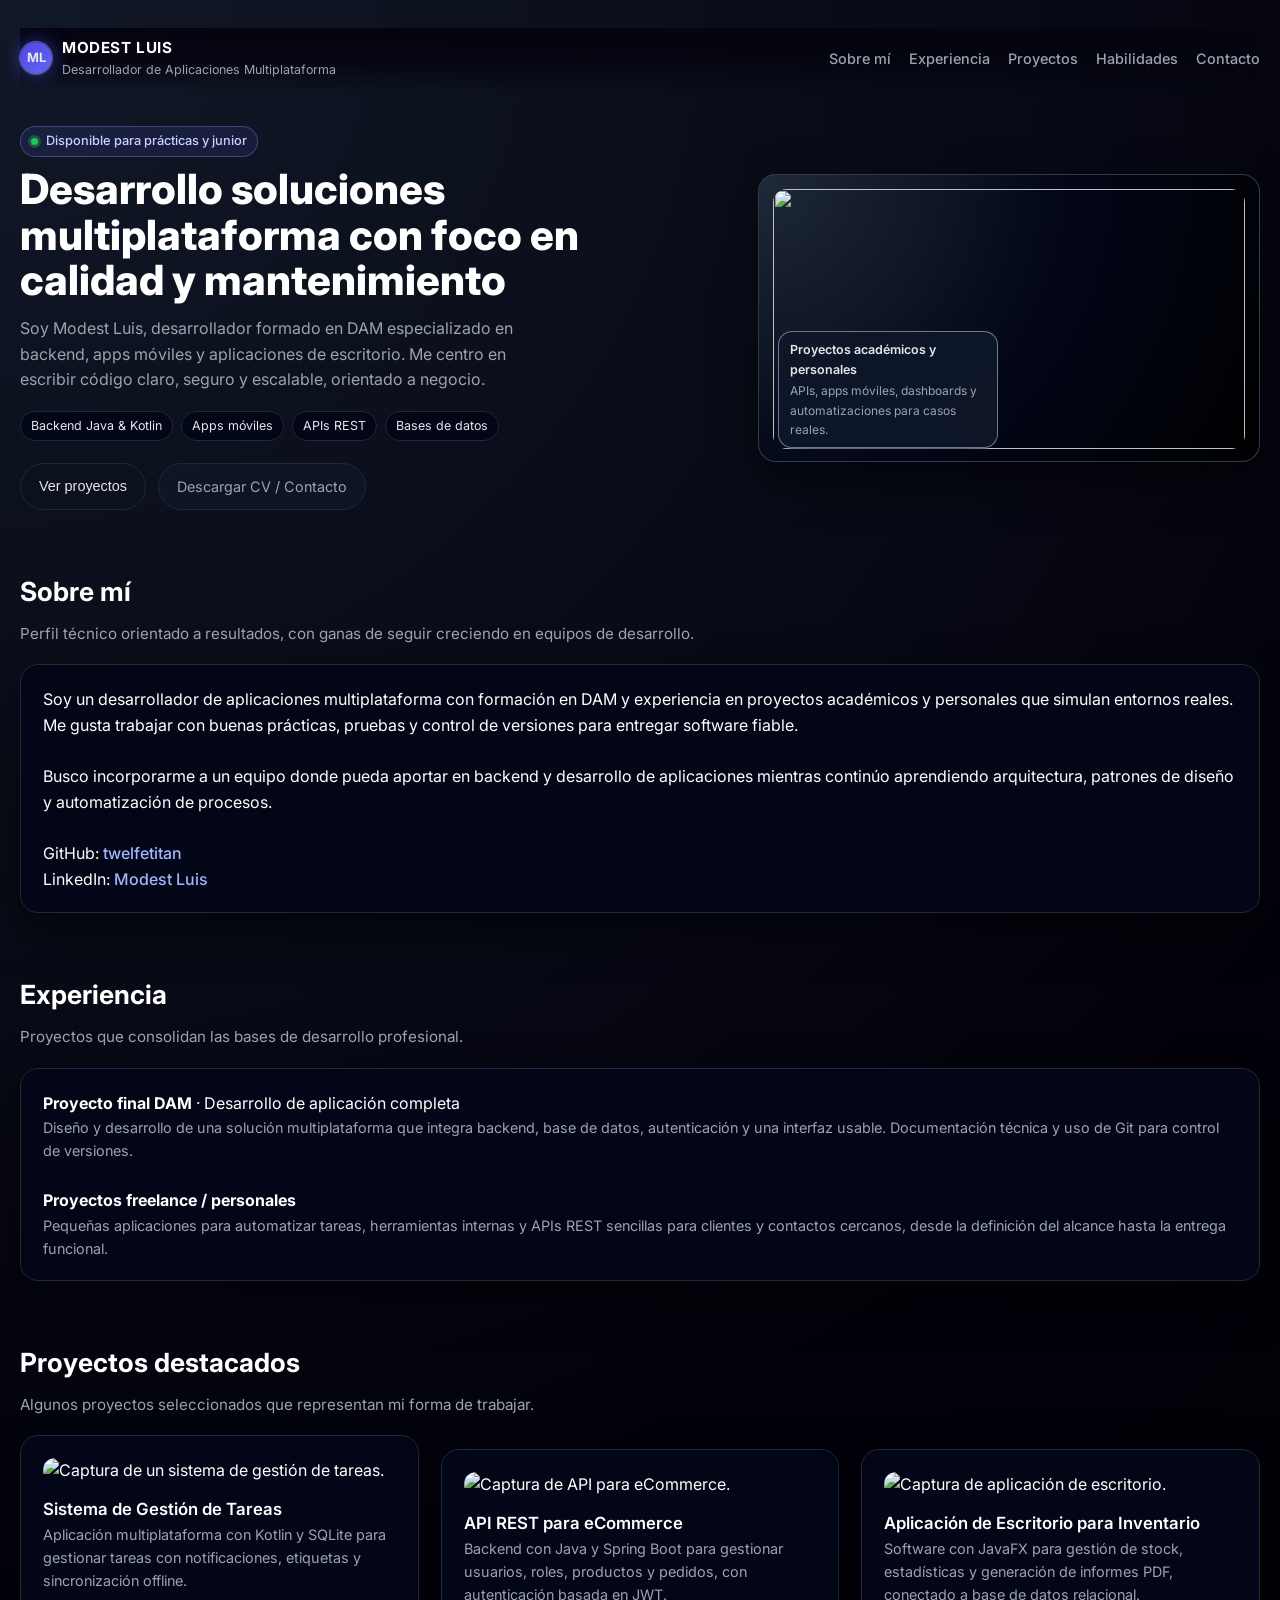
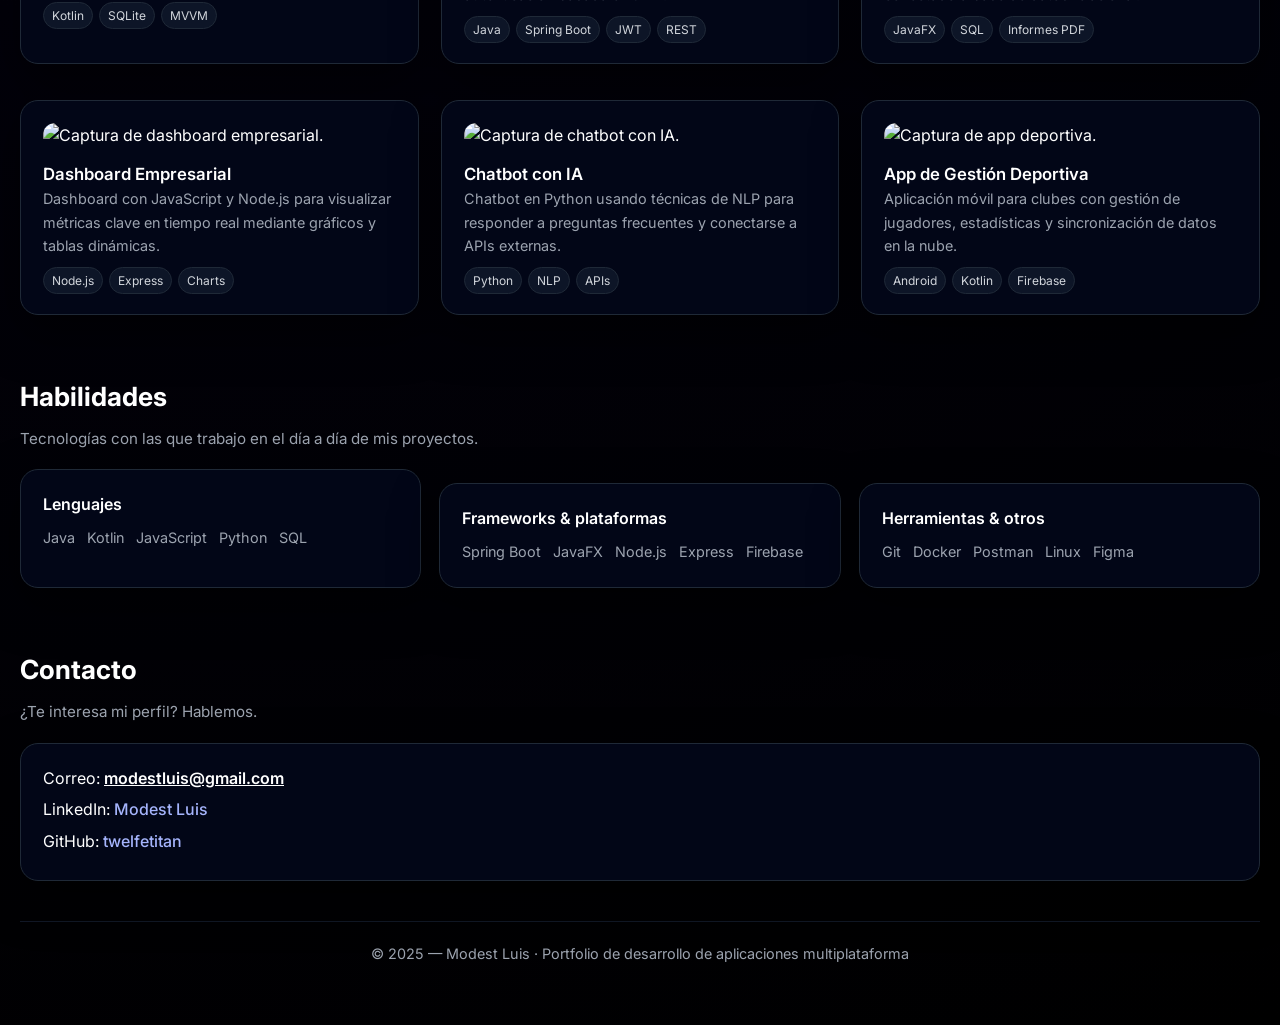
==== commit 2ae050f9: "add CV" ====
--- a/index.html
+++ b/index.html
@@ -80,7 +80,7 @@
             Ver proyectos
           </button>
 
-          <a class="btn-secondary" href="#contacto">
+          <a class="btn-secondary" href="CV-Modest-Luis-Boquera.pdf" download="CV-Modest-Luis-Boquera.pdf">
             Descargar CV / Contacto
           </a>
         </div>
@@ -92,7 +92,7 @@
             alt="">
         </div>
         <div class="hero-pill">
-          <span class="hero-pill-title">+X proyectos académicos y personales</span>
+          <span class="hero-pill-title">Proyectos académicos y personales</span>
           <span class="hero-pill-sub">APIs, apps móviles, dashboards y automatizaciones para casos reales.</span>
         </div>
       </div>
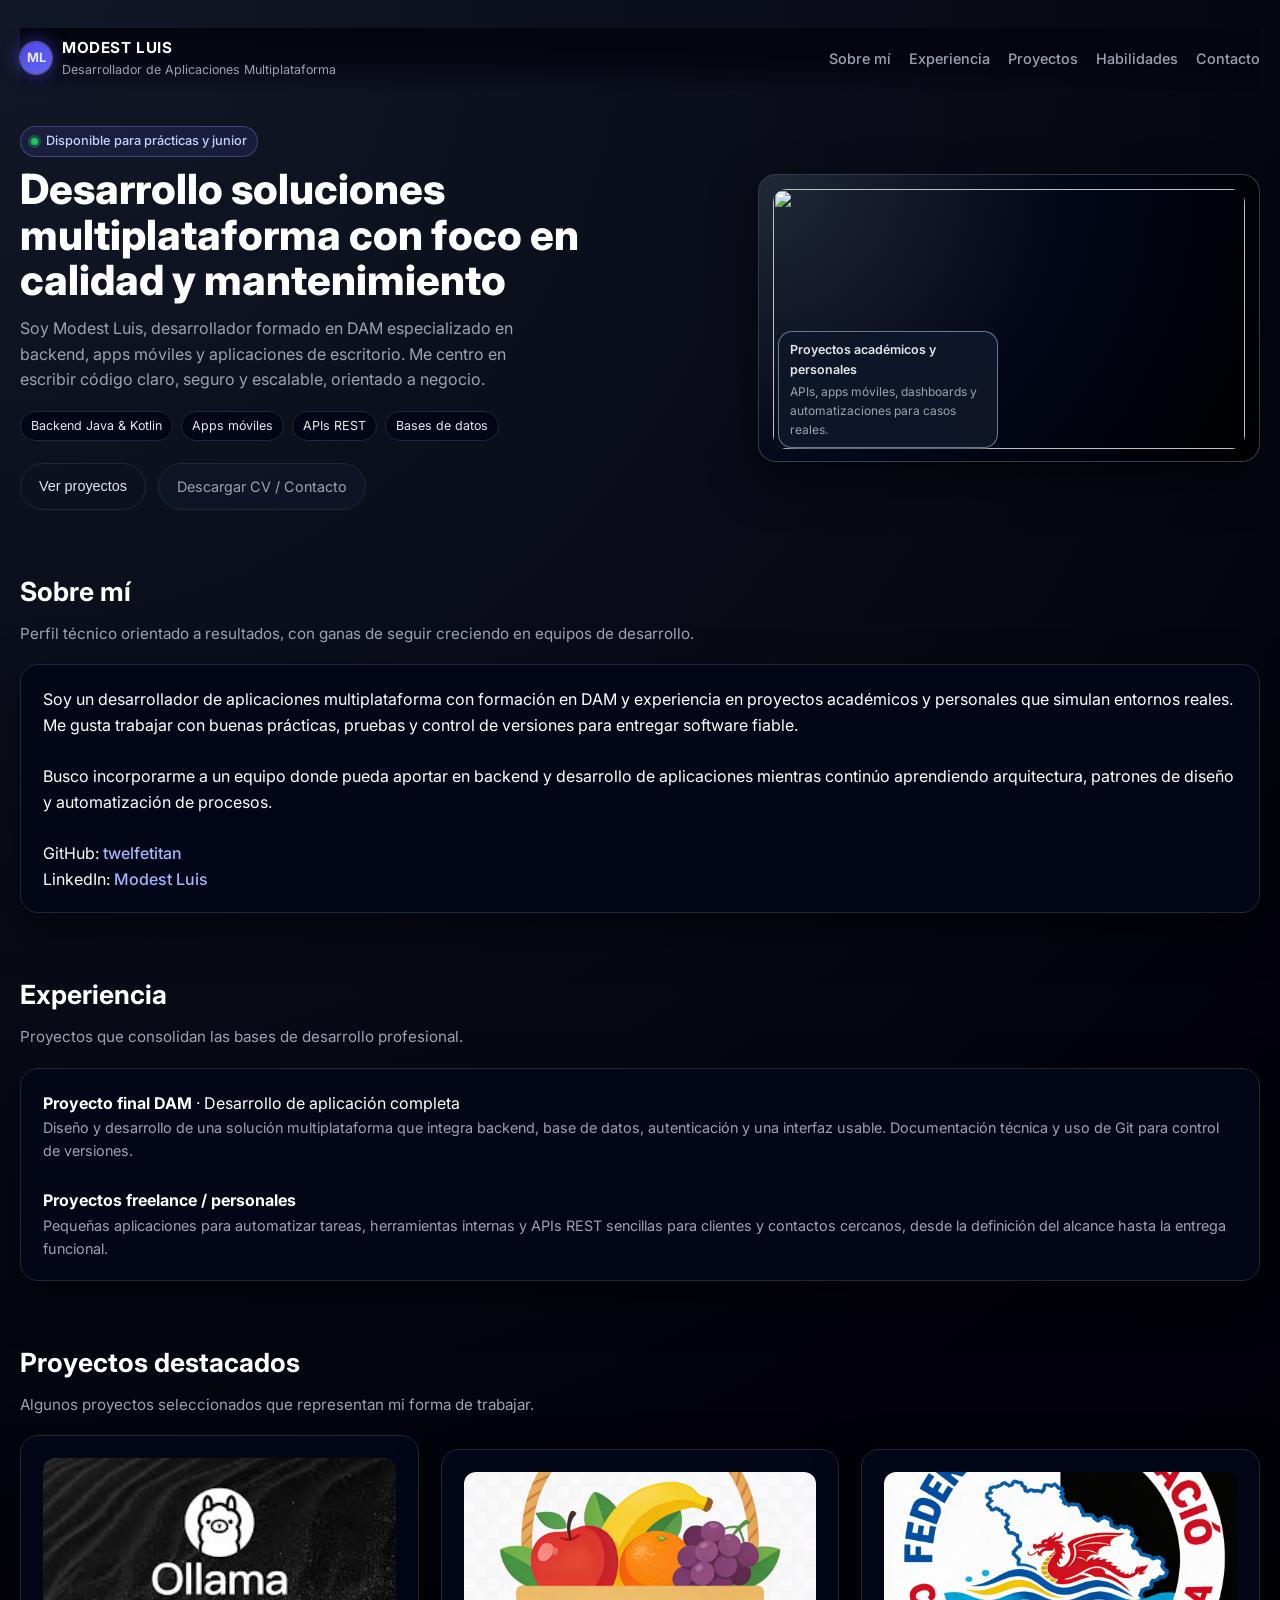
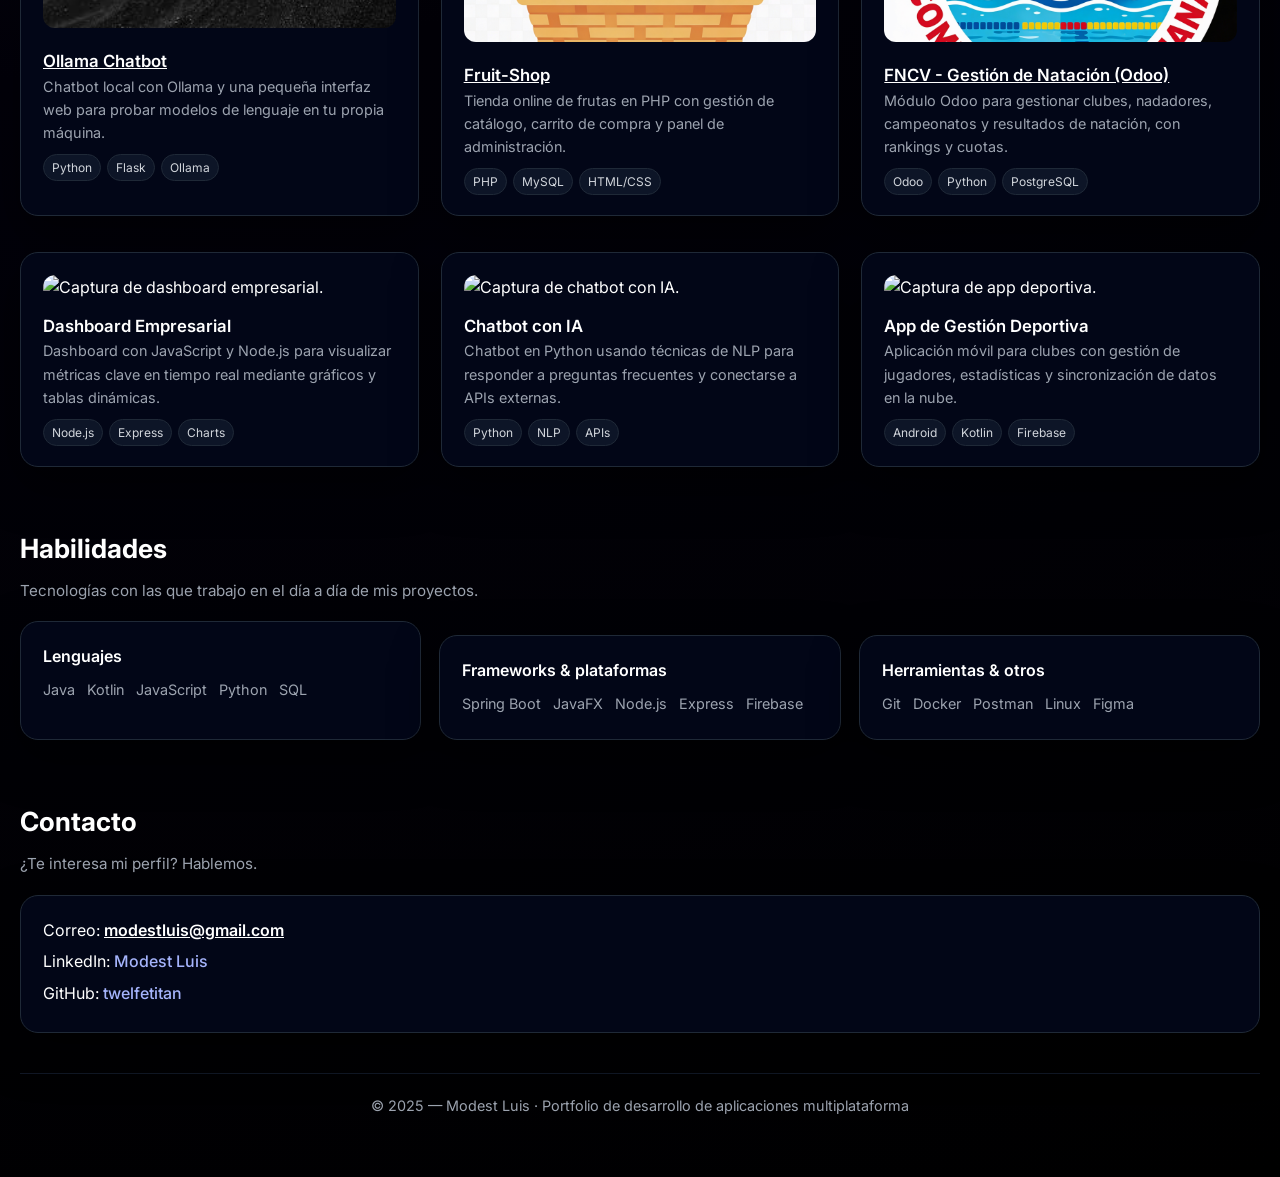
==== commit a7ca8e9d: "update proyects" ====
--- a/index.html
+++ b/index.html
@@ -32,7 +32,7 @@
   <a class="sr-only" href="#main">Saltar al contenido principal</a>
 
   <div class="container">
-    
+
     <header>
       <div class="brand">
         <div class="brand-icon" aria-hidden="true">ML</div>
@@ -158,167 +158,176 @@
         <p class="section-subtitle">Algunos proyectos seleccionados que representan mi forma de trabajar.</p>
 
         <div class="grid-3" style="margin-top:16px">
+          <!-- PROYECTO 1: Ollama Chatbot -->
           <article class="card project-card">
-            <img src="https://images.unsplash.com/photo-1498050108023-c5249f4df085?auto=format&fit=crop&w=800&q=80"
-              alt="Captura de un sistema de gestión de tareas.">
-            <h3 class="project-title">Sistema de Gestión de Tareas</h3>
+            <img src="img/ollama.jpg" alt="Ollama Chatbot">
+            <h3 class="project-title">
+              <a href="https://github.com/twelfetitan/ollama-chatbot" target="_blank" rel="noopener noreferrer">
+                Ollama Chatbot
+              </a>
+            </h3>
             <p class="muted">
-              Aplicación multiplataforma con Kotlin y SQLite para gestionar tareas con notificaciones, etiquetas y
-              sincronización offline.
-            </p>
-            <div class="project-tech">
-              <span class="badge">Kotlin</span>
-              <span class="badge">SQLite</span>
-              <span class="badge">MVVM</span>
-            </div>
-          </article>
-
-          <article class="card project-card">
-            <img src="https://images.unsplash.com/photo-1558494949-ef010cbdcc31?auto=format&fit=crop&w=800&q=80"
-              alt="Captura de API para eCommerce.">
-            <h3 class="project-title">API REST para eCommerce</h3>
-            <p class="muted">
-              Backend con Java y Spring Boot para gestionar usuarios, roles, productos y pedidos, con autenticación
-              basada en JWT.
-            </p>
-            <div class="project-tech">
-              <span class="badge">Java</span>
-              <span class="badge">Spring Boot</span>
-              <span class="badge">JWT</span>
-              <span class="badge">REST</span>
-            </div>
-          </article>
-
-          <article class="card project-card">
-            <img src="https://images.unsplash.com/photo-1555066931-4365d14bab8c?auto=format&fit=crop&w=800&q=80"
-              alt="Captura de aplicación de escritorio.">
-            <h3 class="project-title">Aplicación de Escritorio para Inventario</h3>
-            <p class="muted">
-              Software con JavaFX para gestión de stock, estadísticas y generación de informes PDF, conectado a base de
-              datos relacional.
-            </p>
-            <div class="project-tech">
-              <span class="badge">JavaFX</span>
-              <span class="badge">SQL</span>
-              <span class="badge">Informes PDF</span>
-            </div>
-          </article>
-
-          <article class="card project-card">
-            <img src="https://images.unsplash.com/photo-1487058792275-0ad4aaf24ca7?auto=format&fit=crop&w=800&q=80"
-              alt="Captura de dashboard empresarial.">
-            <h3 class="project-title">Dashboard Empresarial</h3>
-            <p class="muted">
-              Dashboard con JavaScript y Node.js para visualizar métricas clave en tiempo real mediante gráficos y
-              tablas dinámicas.
-            </p>
-            <div class="project-tech">
-              <span class="badge">Node.js</span>
-              <span class="badge">Express</span>
-              <span class="badge">Charts</span>
-            </div>
-          </article>
-
-          <article class="card project-card">
-            <img src="https://images.unsplash.com/photo-1527689368864-3a821dbccc34?auto=format&fit=crop&w=800&q=80"
-              alt="Captura de chatbot con IA.">
-            <h3 class="project-title">Chatbot con IA</h3>
-            <p class="muted">
-              Chatbot en Python usando técnicas de NLP para responder a preguntas frecuentes y conectarse a APIs
-              externas.
+              Chatbot local con Ollama y una pequeña interfaz web para probar modelos de lenguaje en tu propia máquina.
             </p>
             <div class="project-tech">
               <span class="badge">Python</span>
-              <span class="badge">NLP</span>
-              <span class="badge">APIs</span>
+              <span class="badge">Flask</span>
+              <span class="badge">Ollama</span>
             </div>
           </article>
 
+          <!-- PROYECTO 2: Fruit-Shop -->
           <article class="card project-card">
-            <img src="https://images.unsplash.com/photo-1558655146-d09347e92766?auto=format&fit=crop&w=800&q=80"
-              alt="Captura de app deportiva.">
-            <h3 class="project-title">App de Gestión Deportiva</h3>
+            <img src="img/fruiShop.png" alt="Fruit-Shop">
+            <h3 class="project-title">
+              <a href="https://github.com/twelfetitan/Fruit-Shop" target="_blank" rel="noopener noreferrer">
+                Fruit-Shop
+              </a>
+            </h3>
             <p class="muted">
-              Aplicación móvil para clubes con gestión de jugadores, estadísticas y sincronización de datos en la nube.
+              Tienda online de frutas en PHP con gestión de catálogo, carrito de compra y panel de administración.
             </p>
             <div class="project-tech">
-              <span class="badge">Android</span>
-              <span class="badge">Kotlin</span>
-              <span class="badge">Firebase</span>
+              <span class="badge">PHP</span>
+              <span class="badge">MySQL</span>
+              <span class="badge">HTML/CSS</span>
             </div>
           </article>
-        </div>
-      </section>
-
-      <section id="habilidades">
-        <h2>Habilidades</h2>
-        <p class="section-subtitle">Tecnologías con las que trabajo en el día a día de mis proyectos.</p>
-
-        <div class="skills-grid">
-          <div class="card">
-            <p class="skill-title">Lenguajes</p>
-            <p class="skill-list">
-              <span>Java</span>
-              <span>Kotlin</span>
-              <span>JavaScript</span>
-              <span>Python</span>
-              <span>SQL</span>
+
+          <!-- PROYECTO 3: FNCV Odoo -->
+          <article class="card project-card">
+            <img src="img/fncvOdoo.png" alt="FNCV - Gestión de Natación en Odoo">
+            <h3 class="project-title">
+              <a href="https://github.com/twelfetitan/natacion-odoo" target="_blank" rel="noopener noreferrer">
+                FNCV - Gestión de Natación (Odoo)
+              </a>
+            </h3>
+            <p class="muted">
+              Módulo Odoo para gestionar clubes, nadadores, campeonatos y resultados de natación, con rankings y cuotas.
             </p>
-          </div>
-
-          <div class="card">
-            <p class="skill-title">Frameworks & plataformas</p>
-            <p class="skill-list">
-              <span>Spring Boot</span>
-              <span>JavaFX</span>
-              <span>Node.js</span>
-              <span>Express</span>
-              <span>Firebase</span>
-            </p>
-          </div>
-
-          <div class="card">
-            <p class="skill-title">Herramientas & otros</p>
-            <p class="skill-list">
-              <span>Git</span>
-              <span>Docker</span>
-              <span>Postman</span>
-              <span>Linux</span>
-              <span>Figma</span>
-            </p>
-          </div>
-        </div>
-      </section>
-
-      <section id="contacto">
-        <h2>Contacto</h2>
-        <p class="section-subtitle">¿Te interesa mi perfil? Hablemos.</p>
-
-        <div class="card contact-list" style="margin-top:16px">
-          <p>
-            Correo:
-            <strong><a href="mailto:modestluis@gmail.com">modestluis@gmail.com</a></strong>
-          </p>
-          <p class="links">
-            LinkedIn:
-            <a href="https://www.linkedin.com/in/modest-luis-boquera-26a1a6256/" target="_blank"
-              rel="noopener noreferrer">
-              Modest Luis
-            </a>
-          </p>
-          <p class="links">
-            GitHub:
-            <a href="https://github.com/twelfetitan" target="_blank" rel="noopener noreferrer">
-              twelfetitan
-            </a>
-          </p>
-        </div>
-      </section>
-    </main>
-
-    <footer>
-      © 2025 — Modest Luis · Portfolio de desarrollo de aplicaciones multiplataforma
-    </footer>
+            <div class="project-tech">
+              <span class="badge">Odoo</span>
+              <span class="badge">Python</span>
+              <span class="badge">PostgreSQL</span>
+            </div>
+          </article>
+        
+
+      <article class="card project-card">
+        <img src="https://images.unsplash.com/photo-1487058792275-0ad4aaf24ca7?auto=format&fit=crop&w=800&q=80"
+          alt="Captura de dashboard empresarial.">
+        <h3 class="project-title">Dashboard Empresarial</h3>
+        <p class="muted">
+          Dashboard con JavaScript y Node.js para visualizar métricas clave en tiempo real mediante gráficos y
+          tablas dinámicas.
+        </p>
+        <div class="project-tech">
+          <span class="badge">Node.js</span>
+          <span class="badge">Express</span>
+          <span class="badge">Charts</span>
+        </div>
+      </article>
+
+      <article class="card project-card">
+        <img src="https://images.unsplash.com/photo-1527689368864-3a821dbccc34?auto=format&fit=crop&w=800&q=80"
+          alt="Captura de chatbot con IA.">
+        <h3 class="project-title">Chatbot con IA</h3>
+        <p class="muted">
+          Chatbot en Python usando técnicas de NLP para responder a preguntas frecuentes y conectarse a APIs
+          externas.
+        </p>
+        <div class="project-tech">
+          <span class="badge">Python</span>
+          <span class="badge">NLP</span>
+          <span class="badge">APIs</span>
+        </div>
+      </article>
+
+      <article class="card project-card">
+        <img src="https://images.unsplash.com/photo-1558655146-d09347e92766?auto=format&fit=crop&w=800&q=80"
+          alt="Captura de app deportiva.">
+        <h3 class="project-title">App de Gestión Deportiva</h3>
+        <p class="muted">
+          Aplicación móvil para clubes con gestión de jugadores, estadísticas y sincronización de datos en la nube.
+        </p>
+        <div class="project-tech">
+          <span class="badge">Android</span>
+          <span class="badge">Kotlin</span>
+          <span class="badge">Firebase</span>
+        </div>
+      </article>
+      
+  </div>
+  </section>
+
+  <section id="habilidades">
+    <h2>Habilidades</h2>
+    <p class="section-subtitle">Tecnologías con las que trabajo en el día a día de mis proyectos.</p>
+
+    <div class="skills-grid">
+      <div class="card">
+        <p class="skill-title">Lenguajes</p>
+        <p class="skill-list">
+          <span>Java</span>
+          <span>Kotlin</span>
+          <span>JavaScript</span>
+          <span>Python</span>
+          <span>SQL</span>
+        </p>
+      </div>
+
+      <div class="card">
+        <p class="skill-title">Frameworks & plataformas</p>
+        <p class="skill-list">
+          <span>Spring Boot</span>
+          <span>JavaFX</span>
+          <span>Node.js</span>
+          <span>Express</span>
+          <span>Firebase</span>
+        </p>
+      </div>
+
+      <div class="card">
+        <p class="skill-title">Herramientas & otros</p>
+        <p class="skill-list">
+          <span>Git</span>
+          <span>Docker</span>
+          <span>Postman</span>
+          <span>Linux</span>
+          <span>Figma</span>
+        </p>
+      </div>
+    </div>
+  </section>
+
+  <section id="contacto">
+    <h2>Contacto</h2>
+    <p class="section-subtitle">¿Te interesa mi perfil? Hablemos.</p>
+
+    <div class="card contact-list" style="margin-top:16px">
+      <p>
+        Correo:
+        <strong><a href="mailto:modestluis@gmail.com">modestluis@gmail.com</a></strong>
+      </p>
+      <p class="links">
+        LinkedIn:
+        <a href="https://www.linkedin.com/in/modest-luis-boquera-26a1a6256/" target="_blank" rel="noopener noreferrer">
+          Modest Luis
+        </a>
+      </p>
+      <p class="links">
+        GitHub:
+        <a href="https://github.com/twelfetitan" target="_blank" rel="noopener noreferrer">
+          twelfetitan
+        </a>
+      </p>
+    </div>
+  </section>
+  </main>
+
+  <footer>
+    © 2025 — Modest Luis · Portfolio de desarrollo de aplicaciones multiplataforma
+  </footer>
   </div>
 </body>
 
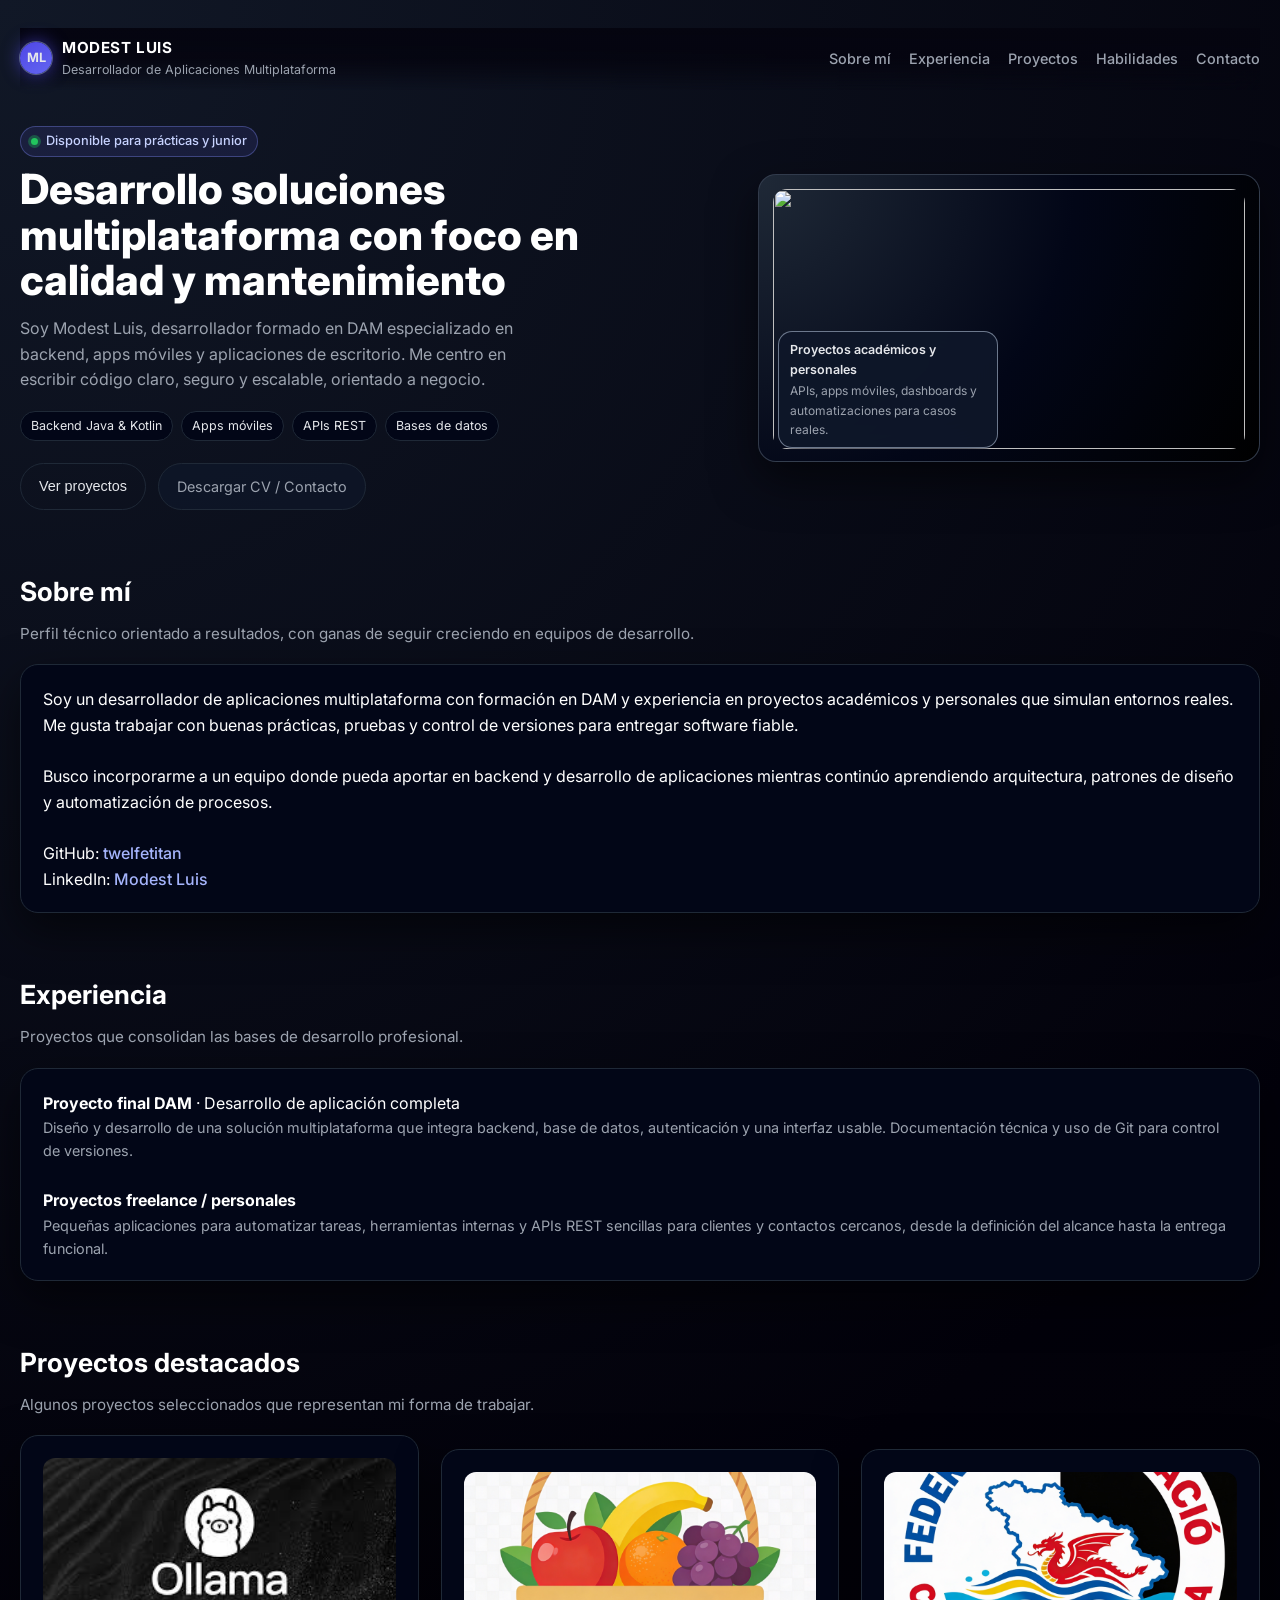
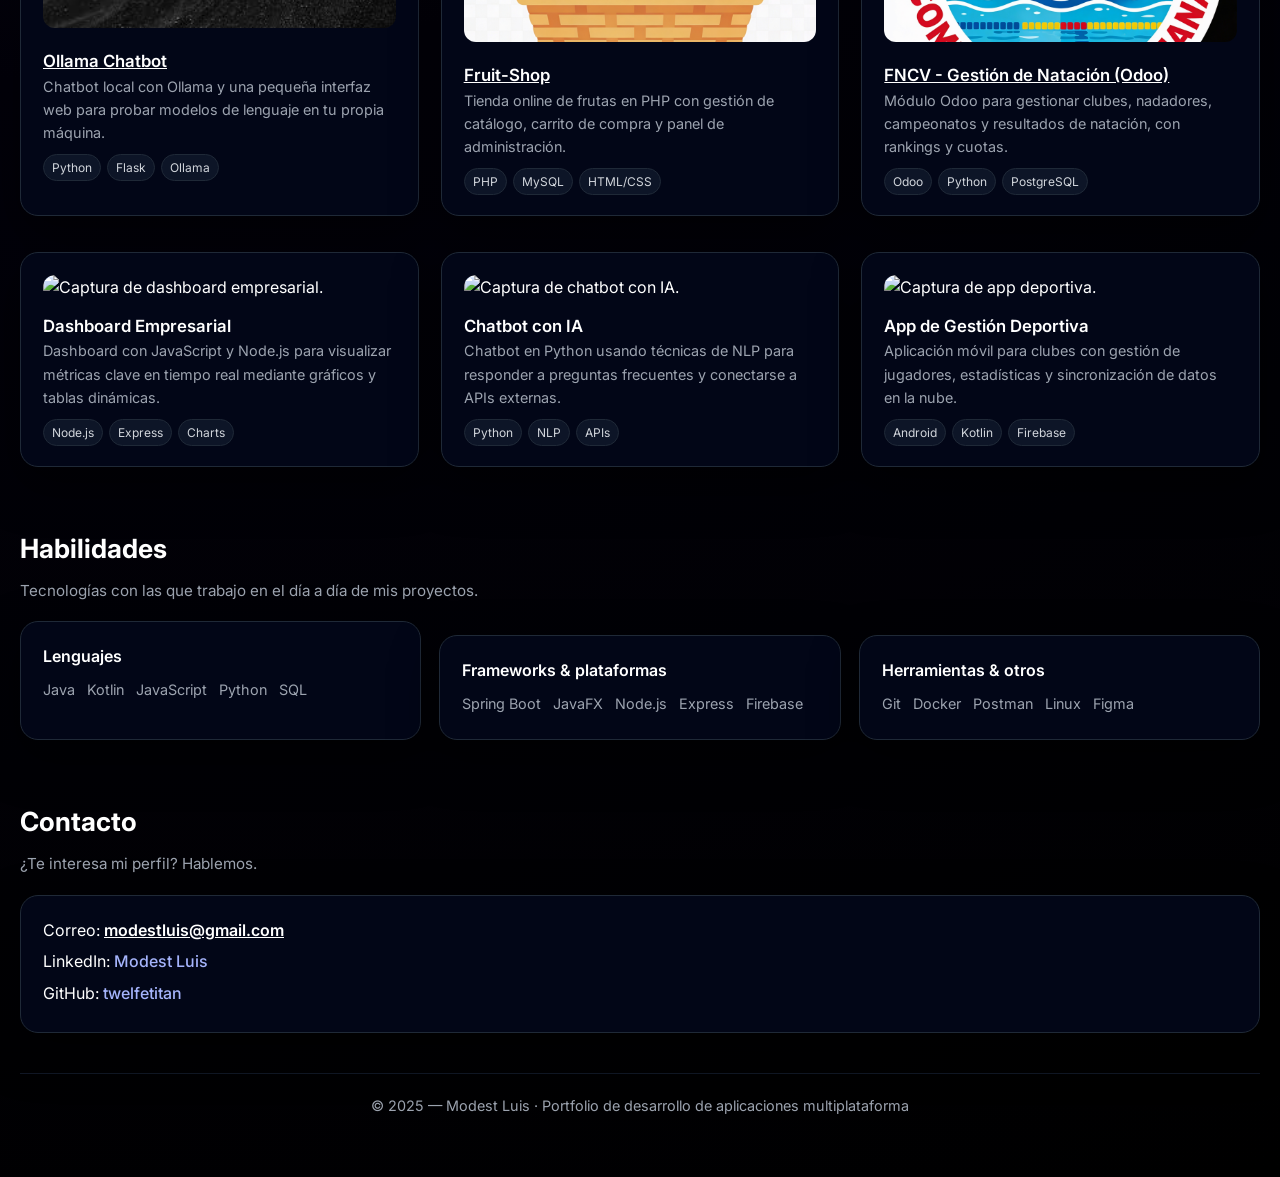
==== commit dbeb8b4e: "Update project link for FNCV Odoo" ====
--- a/index.html
+++ b/index.html
@@ -198,7 +198,7 @@
           <article class="card project-card">
             <img src="img/fncvOdoo.png" alt="FNCV - Gestión de Natación en Odoo">
             <h3 class="project-title">
-              <a href="https://github.com/twelfetitan/natacion-odoo" target="_blank" rel="noopener noreferrer">
+              <a href="https://github.com/twelfetitan/projecteSG_fnvc" target="_blank" rel="noopener noreferrer">
                 FNCV - Gestión de Natación (Odoo)
               </a>
             </h3>
@@ -331,4 +331,4 @@
   </div>
 </body>
 
-</html>+</html>
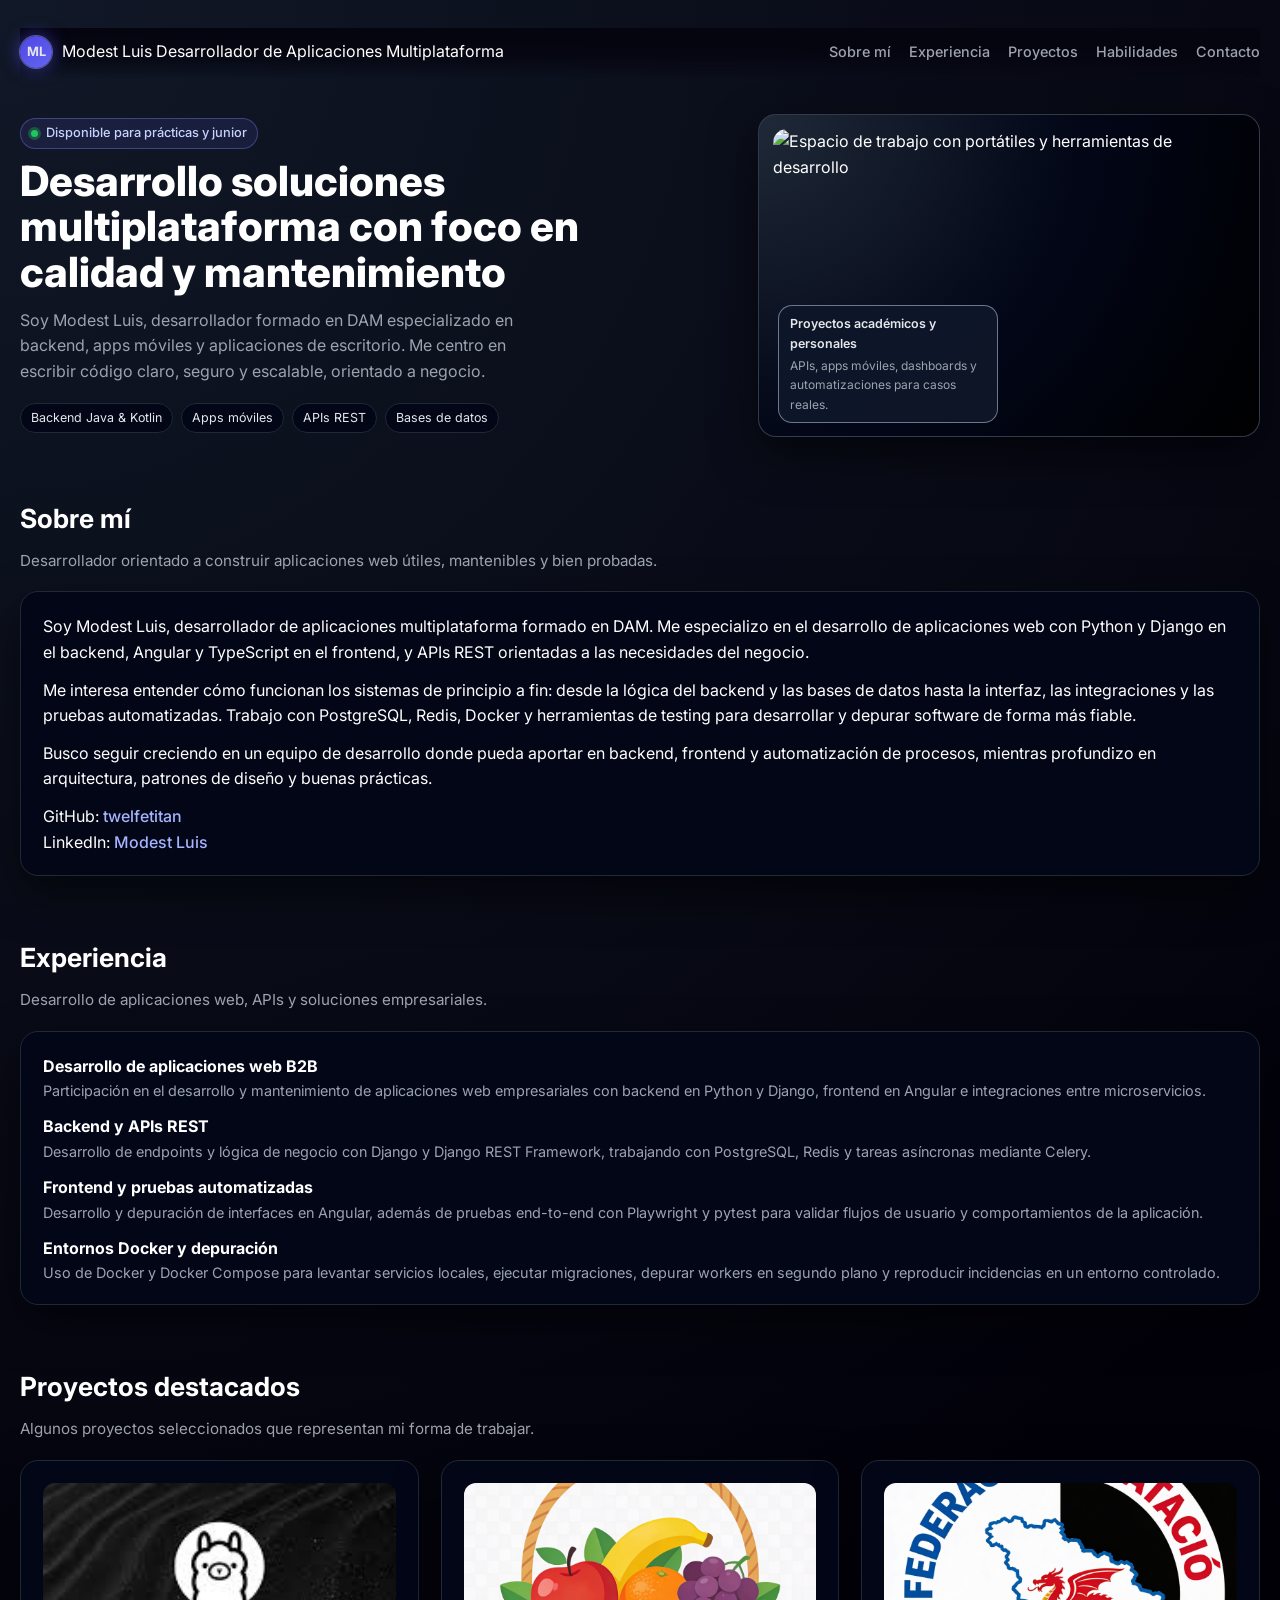
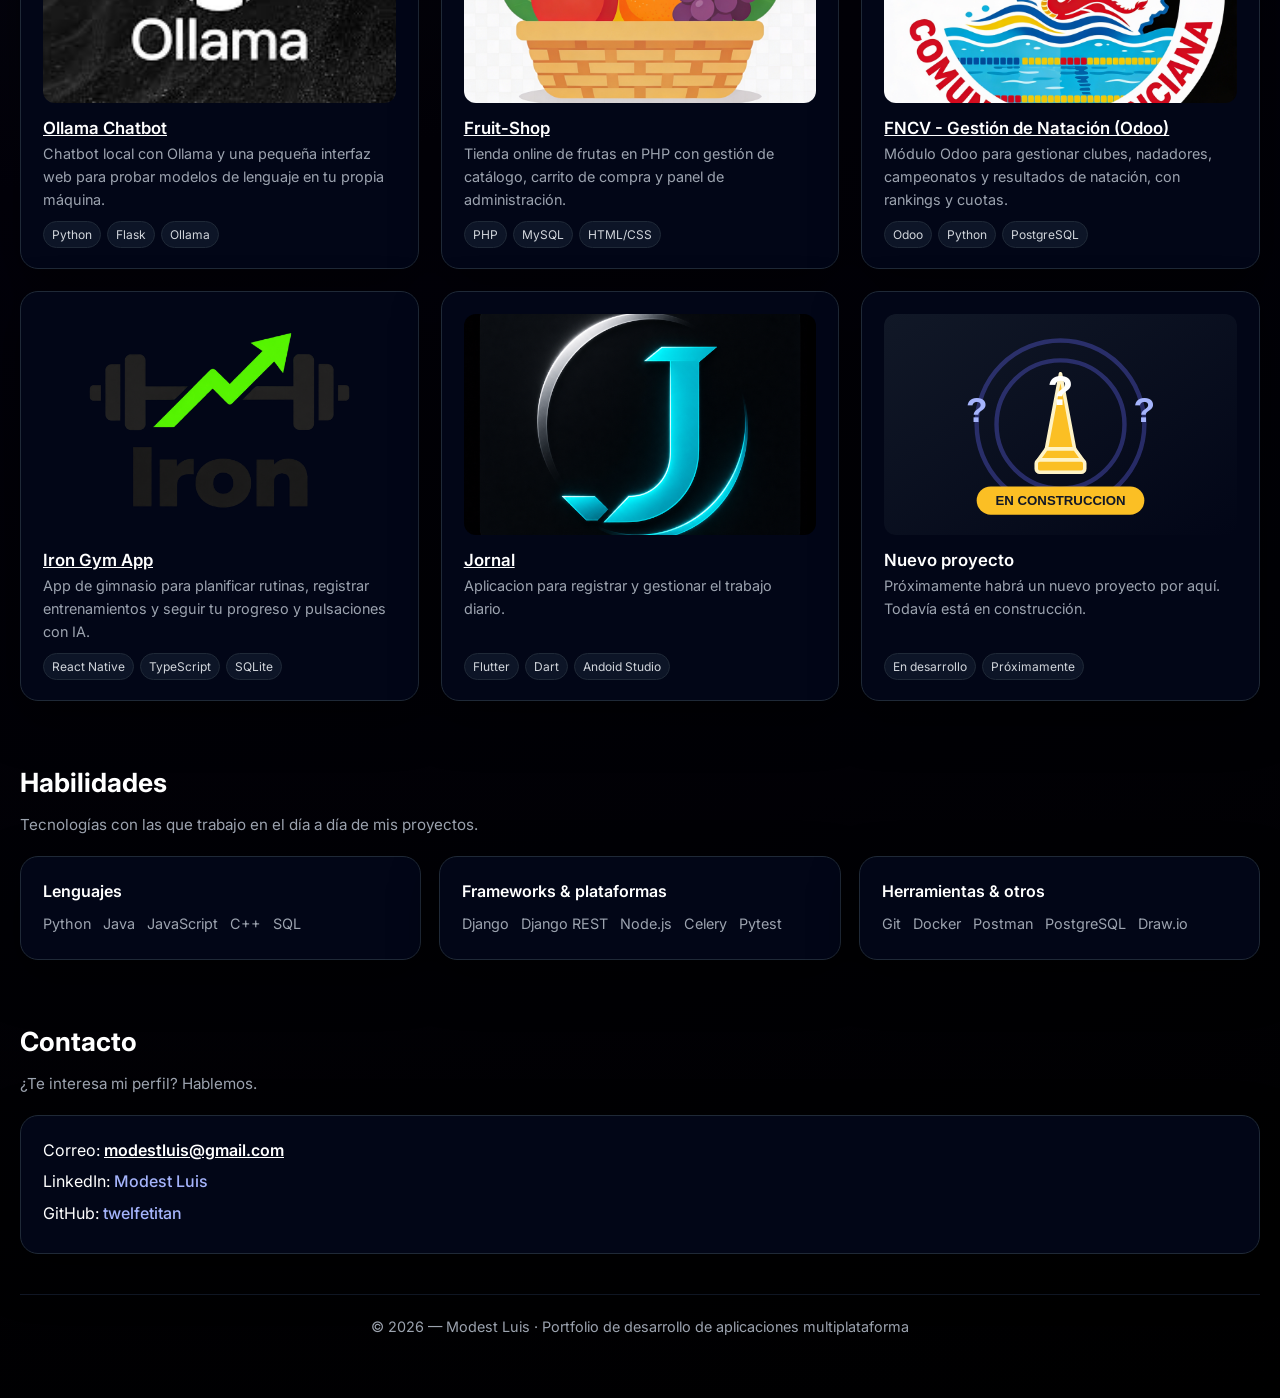
==== commit fe9754ed: "update_portfolio" ====
--- a/index.html
+++ b/index.html
@@ -74,22 +74,13 @@
           <span class="tag">Bases de datos</span>
         </div>
 
-        <div class="hero-actions">
-          <button class="btn-primary" type="button"
-            onclick="document.getElementById('proyectos').scrollIntoView({behavior:'smooth'})">
-            Ver proyectos
-          </button>
-
-          <a class="btn-secondary" href="CV-Modest-Luis-Boquera.pdf" download="CV-Modest-Luis-Boquera.pdf">
-            Descargar CV / Contacto
-          </a>
-        </div>
       </div>
 
       <div class="hero-media" aria-hidden="true">
         <div class="hero-card">
           <img src="https://images.unsplash.com/photo-1519389950473-47ba0277781c?auto=format&fit=crop&w=900&q=80"
-            alt="">
+            alt="Espacio de trabajo con portátiles y herramientas de desarrollo"
+            width="900" height="563" fetchpriority="high" decoding="async">
         </div>
         <div class="hero-pill">
           <span class="hero-pill-title">Proyectos académicos y personales</span>
@@ -99,234 +90,270 @@
     </section>
 
     <main id="main">
-      <section id="sobre-mi">
-        <h2>Sobre mí</h2>
-        <p class="section-subtitle">Perfil técnico orientado a resultados, con ganas de seguir creciendo en equipos de
-          desarrollo.</p>
+<section id="sobre-mi">
+  <h2>Sobre mí</h2>
+  <p class="section-subtitle">
+    Desarrollador orientado a construir aplicaciones web útiles, mantenibles y bien probadas.
+  </p>
+
+  <div class="card">
+    <p>
+      Soy Modest Luis, desarrollador de aplicaciones multiplataforma formado en DAM.
+      Me especializo en el desarrollo de aplicaciones web con Python y Django en el backend,
+      Angular y TypeScript en el frontend, y APIs REST orientadas a las necesidades del negocio.
+    </p>
+
+    <p class="card-spacing">
+      Me interesa entender cómo funcionan los sistemas de principio a fin: desde la lógica
+      del backend y las bases de datos hasta la interfaz, las integraciones y las pruebas
+      automatizadas. Trabajo con PostgreSQL, Redis, Docker y herramientas de testing para
+      desarrollar y depurar software de forma más fiable.
+    </p>
+
+    <p class="card-spacing">
+      Busco seguir creciendo en un equipo de desarrollo donde pueda aportar en backend,
+      frontend y automatización de procesos, mientras profundizo en arquitectura, patrones
+      de diseño y buenas prácticas.
+    </p>
+
+    <p class="links card-spacing">
+      GitHub:
+      <a href="https://github.com/twelfetitan" target="_blank" rel="noopener noreferrer">
+        twelfetitan
+      </a>
+    </p>
+
+    <p class="links">
+      LinkedIn:
+      <a href="https://www.linkedin.com/in/modest-luis-boquera-26a1a6256/" target="_blank"
+        rel="noopener noreferrer">
+        Modest Luis
+      </a>
+    </p>
+  </div>
+</section>
+
+      <section id="experiencia">
+        <h2>Experiencia</h2>
+        <p class="section-subtitle">
+          Desarrollo de aplicaciones web, APIs y soluciones empresariales.
+        </p>
 
         <div class="card">
+          <p><strong>Desarrollo de aplicaciones web B2B</strong></p>
+          <p class="muted">
+            Participación en el desarrollo y mantenimiento de aplicaciones web empresariales
+            con backend en Python y Django, frontend en Angular e integraciones entre
+            microservicios.
+          </p>
+
+          <p class="card-spacing">
+            <strong>Backend y APIs REST</strong>
+          </p>
+          <p class="muted">
+            Desarrollo de endpoints y lógica de negocio con Django y Django REST Framework,
+            trabajando con PostgreSQL, Redis y tareas asíncronas mediante Celery.
+          </p>
+
+          <p class="card-spacing">
+            <strong>Frontend y pruebas automatizadas</strong>
+          </p>
+          <p class="muted">
+            Desarrollo y depuración de interfaces en Angular, además de pruebas end-to-end
+            con Playwright y pytest para validar flujos de usuario y comportamientos de la
+            aplicación.
+          </p>
+
+          <p class="card-spacing">
+            <strong>Entornos Docker y depuración</strong>
+          </p>
+          <p class="muted">
+            Uso de Docker y Docker Compose para levantar servicios locales, ejecutar
+            migraciones, depurar workers en segundo plano y reproducir incidencias en un
+            entorno controlado.
+          </p>
+        </div>
+      </section>
+
+      <section id="proyectos">
+        <h2>Proyectos destacados</h2>
+        <p class="section-subtitle">Algunos proyectos seleccionados que representan mi forma de trabajar.</p>
+
+        <div class="grid-3 project-grid">
+          <!-- PROYECTO 1: Ollama Chatbot -->
+          <article class="card project-card">
+            <img src="img/ollama.jpg" alt="Ollama Chatbot" loading="lazy" decoding="async">
+            <h3 class="project-title">
+              <a href="https://github.com/twelfetitan/ollama-chatbot" target="_blank" rel="noopener noreferrer">
+                Ollama Chatbot
+              </a>
+            </h3>
+            <p class="muted">
+              Chatbot local con Ollama y una pequeña interfaz web para probar modelos de lenguaje en tu propia máquina.
+            </p>
+            <div class="project-tech">
+              <span class="badge">Python</span>
+              <span class="badge">Flask</span>
+              <span class="badge">Ollama</span>
+            </div>
+          </article>
+
+          <!-- PROYECTO 2: Fruit-Shop -->
+          <article class="card project-card">
+            <img src="img/fruiShop.png" alt="Fruit-Shop" loading="lazy" decoding="async">
+            <h3 class="project-title">
+              <a href="https://github.com/twelfetitan/Fruit-Shop" target="_blank" rel="noopener noreferrer">
+                Fruit-Shop
+              </a>
+            </h3>
+            <p class="muted">
+              Tienda online de frutas en PHP con gestión de catálogo, carrito de compra y panel de administración.
+            </p>
+            <div class="project-tech">
+              <span class="badge">PHP</span>
+              <span class="badge">MySQL</span>
+              <span class="badge">HTML/CSS</span>
+            </div>
+          </article>
+
+          <!-- PROYECTO 3: FNCV Odoo -->
+          <article class="card project-card">
+            <img src="img/fncvOdoo.png" alt="FNCV - Gestión de Natación en Odoo" loading="lazy" decoding="async">
+            <h3 class="project-title">
+              <a href="https://github.com/twelfetitan/projecteSG_fnvc" target="_blank" rel="noopener noreferrer">
+                FNCV - Gestión de Natación (Odoo)
+              </a>
+            </h3>
+            <p class="muted">
+              Módulo Odoo para gestionar clubes, nadadores, campeonatos y resultados de natación, con rankings y cuotas.
+            </p>
+            <div class="project-tech">
+              <span class="badge">Odoo</span>
+              <span class="badge">Python</span>
+              <span class="badge">PostgreSQL</span>
+            </div>
+          </article>
+        
+          <!-- PROYECTO 4: Iron Gym -->
+          <article class="card project-card">
+            <img src="img/iron.png" alt="Iron Gym App" loading="lazy" decoding="async">
+            <h3 class="project-title">
+              <a href="https://github.com/twelfetitan/Iron" target="_blank" rel="noopener noreferrer">
+                Iron Gym App
+              </a>
+            </h3>
+            <p class="muted">
+              App de gimnasio para planificar rutinas, registrar entrenamientos y seguir tu progreso y pulsaciones con IA.
+            </p>
+            <div class="project-tech">
+              <span class="badge">React Native</span>
+              <span class="badge">TypeScript</span>
+              <span class="badge">SQLite</span>
+            </div>
+          </article>
+
+          <!-- PROYECTO 5: jronal -->
+          <article class="card project-card">
+            <img src="img/jornal.png" alt="Jornal App" loading="lazy" decoding="async">
+            <h3 class="project-title">
+              <a href="https://github.com/twelfetitan/jornalr" target="_blank" rel="noopener noreferrer">
+                Jornal
+              </a>
+            </h3>
+            <p class="muted">
+              Aplicacion para registrar y gestionar el trabajo diario.
+            </p>
+            <div class="project-tech">
+              <span class="badge">Flutter</span>
+              <span class="badge">Dart</span>
+              <span class="badge">Andoid Studio</span>
+            </div>
+          </article>
+
+          <!-- PROYECTO 6: ??? -->
+          <article class="card project-card">
+            <img src="img/under-construction.svg"
+              alt="Proyecto en construcción"
+              width="800" height="500" loading="lazy" decoding="async">
+            <h3 class="project-title">Nuevo proyecto</h3>
+            <p class="muted">
+              Próximamente habrá un nuevo proyecto por aquí. Todavía está en construcción.
+            </p>
+            <div class="project-tech">
+              <span class="badge">En desarrollo</span>
+              <span class="badge">Próximamente</span>
+            </div>
+          </article>
+        </div>
+      </section>
+
+      <section id="habilidades">
+        <h2>Habilidades</h2>
+        <p class="section-subtitle">Tecnologías con las que trabajo en el día a día de mis proyectos.</p>
+
+        <div class="skills-grid">
+          <div class="card">
+            <p class="skill-title">Lenguajes</p>
+            <p class="skill-list">
+              <span>Python</span>
+              <span>Java</span>
+              <span>JavaScript</span>
+              <span>C++</span>
+              <span>SQL</span>
+            </p>
+          </div>
+
+          <div class="card">
+            <p class="skill-title">Frameworks &amp; plataformas</p>
+            <p class="skill-list">
+              <span>Django</span>
+              <span>Django REST</span>
+              <span>Node.js</span>
+              <span>Celery</span>
+              <span>Pytest</span>
+            </p>
+          </div>
+
+          <div class="card">
+            <p class="skill-title">Herramientas &amp; otros</p>
+            <p class="skill-list">
+              <span>Git</span>
+              <span>Docker</span>
+              <span>Postman</span>
+              <span>PostgreSQL</span>
+              <span>Draw.io</span>
+            </p>
+          </div>
+        </div>
+      </section>
+
+      <section id="contacto">
+        <h2>Contacto</h2>
+        <p class="section-subtitle">¿Te interesa mi perfil? Hablemos.</p>
+
+        <div class="card contact-list">
           <p>
-            Soy un desarrollador de aplicaciones multiplataforma con formación en DAM y experiencia en proyectos
-            académicos y personales que simulan entornos reales.
-            Me gusta trabajar con buenas prácticas, pruebas y control de versiones para entregar software fiable.
-          </p>
-          <br>
-          <p>
-            Busco incorporarme a un equipo donde pueda aportar en backend y desarrollo de aplicaciones mientras continúo
-            aprendiendo arquitectura, patrones de diseño y automatización de procesos.
-          </p>
-          <br>
+            Correo:
+            <strong><a href="mailto:modestluis@gmail.com">modestluis@gmail.com</a></strong>
+          </p>
+          <p class="links">
+            LinkedIn:
+            <a href="https://www.linkedin.com/in/modest-luis-boquera-26a1a6256/" target="_blank" rel="noopener noreferrer">
+              Modest Luis
+            </a>
+          </p>
           <p class="links">
             GitHub:
             <a href="https://github.com/twelfetitan" target="_blank" rel="noopener noreferrer">
               twelfetitan
             </a>
           </p>
-          <p class="links">
-            LinkedIn:
-            <a href="https://www.linkedin.com/in/modest-luis-boquera-26a1a6256/" target="_blank"
-              rel="noopener noreferrer">
-              Modest Luis
-            </a>
-          </p>
         </div>
       </section>
-
-      <section id="experiencia">
-        <h2>Experiencia</h2>
-        <p class="section-subtitle">Proyectos que consolidan las bases de desarrollo profesional.</p>
-
-        <div class="card">
-          <p><strong>Proyecto final DAM</strong> · Desarrollo de aplicación completa</p>
-          <p class="muted">
-            Diseño y desarrollo de una solución multiplataforma que integra backend, base de datos, autenticación y una
-            interfaz usable.
-            Documentación técnica y uso de Git para control de versiones.
-          </p>
-          <br>
-          <p><strong>Proyectos freelance / personales</strong></p>
-          <p class="muted">
-            Pequeñas aplicaciones para automatizar tareas, herramientas internas y APIs REST sencillas para clientes y
-            contactos cercanos,
-            desde la definición del alcance hasta la entrega funcional.
-          </p>
-        </div>
-      </section>
-
-      <section id="proyectos">
-        <h2>Proyectos destacados</h2>
-        <p class="section-subtitle">Algunos proyectos seleccionados que representan mi forma de trabajar.</p>
-
-        <div class="grid-3" style="margin-top:16px">
-          <!-- PROYECTO 1: Ollama Chatbot -->
-          <article class="card project-card">
-            <img src="img/ollama.jpg" alt="Ollama Chatbot">
-            <h3 class="project-title">
-              <a href="https://github.com/twelfetitan/ollama-chatbot" target="_blank" rel="noopener noreferrer">
-                Ollama Chatbot
-              </a>
-            </h3>
-            <p class="muted">
-              Chatbot local con Ollama y una pequeña interfaz web para probar modelos de lenguaje en tu propia máquina.
-            </p>
-            <div class="project-tech">
-              <span class="badge">Python</span>
-              <span class="badge">Flask</span>
-              <span class="badge">Ollama</span>
-            </div>
-          </article>
-
-          <!-- PROYECTO 2: Fruit-Shop -->
-          <article class="card project-card">
-            <img src="img/fruiShop.png" alt="Fruit-Shop">
-            <h3 class="project-title">
-              <a href="https://github.com/twelfetitan/Fruit-Shop" target="_blank" rel="noopener noreferrer">
-                Fruit-Shop
-              </a>
-            </h3>
-            <p class="muted">
-              Tienda online de frutas en PHP con gestión de catálogo, carrito de compra y panel de administración.
-            </p>
-            <div class="project-tech">
-              <span class="badge">PHP</span>
-              <span class="badge">MySQL</span>
-              <span class="badge">HTML/CSS</span>
-            </div>
-          </article>
-
-          <!-- PROYECTO 3: FNCV Odoo -->
-          <article class="card project-card">
-            <img src="img/fncvOdoo.png" alt="FNCV - Gestión de Natación en Odoo">
-            <h3 class="project-title">
-              <a href="https://github.com/twelfetitan/projecteSG_fnvc" target="_blank" rel="noopener noreferrer">
-                FNCV - Gestión de Natación (Odoo)
-              </a>
-            </h3>
-            <p class="muted">
-              Módulo Odoo para gestionar clubes, nadadores, campeonatos y resultados de natación, con rankings y cuotas.
-            </p>
-            <div class="project-tech">
-              <span class="badge">Odoo</span>
-              <span class="badge">Python</span>
-              <span class="badge">PostgreSQL</span>
-            </div>
-          </article>
-        
-
-      <article class="card project-card">
-        <img src="https://images.unsplash.com/photo-1487058792275-0ad4aaf24ca7?auto=format&fit=crop&w=800&q=80"
-          alt="Captura de dashboard empresarial.">
-        <h3 class="project-title">Dashboard Empresarial</h3>
-        <p class="muted">
-          Dashboard con JavaScript y Node.js para visualizar métricas clave en tiempo real mediante gráficos y
-          tablas dinámicas.
-        </p>
-        <div class="project-tech">
-          <span class="badge">Node.js</span>
-          <span class="badge">Express</span>
-          <span class="badge">Charts</span>
-        </div>
-      </article>
-
-      <article class="card project-card">
-        <img src="https://images.unsplash.com/photo-1527689368864-3a821dbccc34?auto=format&fit=crop&w=800&q=80"
-          alt="Captura de chatbot con IA.">
-        <h3 class="project-title">Chatbot con IA</h3>
-        <p class="muted">
-          Chatbot en Python usando técnicas de NLP para responder a preguntas frecuentes y conectarse a APIs
-          externas.
-        </p>
-        <div class="project-tech">
-          <span class="badge">Python</span>
-          <span class="badge">NLP</span>
-          <span class="badge">APIs</span>
-        </div>
-      </article>
-
-      <article class="card project-card">
-        <img src="https://images.unsplash.com/photo-1558655146-d09347e92766?auto=format&fit=crop&w=800&q=80"
-          alt="Captura de app deportiva.">
-        <h3 class="project-title">App de Gestión Deportiva</h3>
-        <p class="muted">
-          Aplicación móvil para clubes con gestión de jugadores, estadísticas y sincronización de datos en la nube.
-        </p>
-        <div class="project-tech">
-          <span class="badge">Android</span>
-          <span class="badge">Kotlin</span>
-          <span class="badge">Firebase</span>
-        </div>
-      </article>
-      
-  </div>
-  </section>
-
-  <section id="habilidades">
-    <h2>Habilidades</h2>
-    <p class="section-subtitle">Tecnologías con las que trabajo en el día a día de mis proyectos.</p>
-
-    <div class="skills-grid">
-      <div class="card">
-        <p class="skill-title">Lenguajes</p>
-        <p class="skill-list">
-          <span>Java</span>
-          <span>Kotlin</span>
-          <span>JavaScript</span>
-          <span>Python</span>
-          <span>SQL</span>
-        </p>
-      </div>
-
-      <div class="card">
-        <p class="skill-title">Frameworks & plataformas</p>
-        <p class="skill-list">
-          <span>Spring Boot</span>
-          <span>JavaFX</span>
-          <span>Node.js</span>
-          <span>Express</span>
-          <span>Firebase</span>
-        </p>
-      </div>
-
-      <div class="card">
-        <p class="skill-title">Herramientas & otros</p>
-        <p class="skill-list">
-          <span>Git</span>
-          <span>Docker</span>
-          <span>Postman</span>
-          <span>Linux</span>
-          <span>Figma</span>
-        </p>
-      </div>
-    </div>
-  </section>
-
-  <section id="contacto">
-    <h2>Contacto</h2>
-    <p class="section-subtitle">¿Te interesa mi perfil? Hablemos.</p>
-
-    <div class="card contact-list" style="margin-top:16px">
-      <p>
-        Correo:
-        <strong><a href="mailto:modestluis@gmail.com">modestluis@gmail.com</a></strong>
-      </p>
-      <p class="links">
-        LinkedIn:
-        <a href="https://www.linkedin.com/in/modest-luis-boquera-26a1a6256/" target="_blank" rel="noopener noreferrer">
-          Modest Luis
-        </a>
-      </p>
-      <p class="links">
-        GitHub:
-        <a href="https://github.com/twelfetitan" target="_blank" rel="noopener noreferrer">
-          twelfetitan
-        </a>
-      </p>
-    </div>
-  </section>
-  </main>
+    </main>
 
   <footer>
-    © 2025 — Modest Luis · Portfolio de desarrollo de aplicaciones multiplataforma
+    © 2026 — Modest Luis · Portfolio de desarrollo de aplicaciones multiplataforma
   </footer>
   </div>
 </body>
--- a/styles.css
+++ b/styles.css
@@ -22,6 +22,11 @@
   -webkit-font-smoothing:antialiased;
 }
 
+img{
+  display:block;
+  max-width:100%;
+}
+
 a{color:inherit}
 
 .container{
@@ -49,33 +54,44 @@
   gap:10px;
 }
 
-.brand-mark{
+.brand-icon{
   width:32px;
   height:32px;
   border-radius:999px;
-  background:radial-gradient(circle at 30% 0%,#a5b4fc,#6366f1 35%,#1d2437 75%);
-  box-shadow:0 0 0 1px rgba(148,163,184,0.5),0 0 25px rgba(79,70,229,0.7);
-}
-
-.brand-text{
-  display:flex;
-  flex-direction:column;
-}
-.brand-name{
+  background:linear-gradient(145deg,#4f46e5,#6366f1);
+  box-shadow:0 0 0 1px rgba(148,163,184,0.5),0 0 18px rgba(79,70,229,0.7);
+  display:flex;
+  align-items:center;
+  justify-content:center;
+  font-size:0.8rem;
   font-weight:700;
-  letter-spacing:0.04em;
-  font-size:0.95rem;
-  text-transform:uppercase;
-}
-.brand-role{
-  font-size:0.78rem;
-  color:var(--muted);
-}
+  color:#e5e7eb;
+}
+
+@media(max-width:600px){
+  .brand{
+    gap:8px;
+  }
+  .brand-icon{
+    width:28px;
+    height:28px;
+    font-size:0.7rem;
+  }
+  .brand-name{
+    font-size:0.9rem;
+  }
+  .brand-role{
+    font-size:0.7rem;
+  }
+}
+
 
 nav{
   display:flex;
   gap:18px;
   font-size:0.9rem;
+  flex-wrap:nowrap;
+  align-items:center;
 }
 
 nav a{
@@ -109,91 +125,6 @@
   width:100%;
 }
 
-
-.brand-icon{
-  width:32px;
-  height:32px;
-  border-radius:999px;
-  background:linear-gradient(145deg,#4f46e5,#6366f1);
-  box-shadow:0 0 0 1px rgba(148,163,184,0.5),0 0 18px rgba(79,70,229,0.7);
-  display:flex;
-  align-items:center;
-  justify-content:center;
-  font-size:0.8rem;
-  font-weight:700;
-  color:#e5e7eb;
-}
-
-@media(max-width:600px){
-  .brand{
-    gap:8px;
-  }
-  .brand-icon{
-    width:28px;
-    height:28px;
-    font-size:0.7rem;
-  }
-  .brand-name{
-    font-size:0.9rem;
-  }
-  .brand-role{
-    font-size:0.7rem;
-  }
-}
-
-
-.brand-text{
-  display:flex;
-  flex-direction:column;
-}
-.brand-name{
-  font-weight:700;
-  letter-spacing:0.04em;
-  font-size:0.95rem;
-  text-transform:uppercase;
-}
-.brand-role{
-  font-size:0.78rem;
-  color:var(--muted);
-}
-
-nav{
-  display:flex;
-  gap:18px;
-  font-size:0.9rem;
-}
-
-nav a{
-  text-decoration:none;
-  color:var(--muted);
-  font-weight:500;
-  position:relative;
-  padding:4px 0;
-}
-
-nav a::after{
-  content:"";
-  position:absolute;
-  left:0;
-  bottom:-2px;
-  width:0;
-  height:2px;
-  background:linear-gradient(90deg,var(--accent),var(--accent-2));
-  border-radius:999px;
-  transition:width .22s ease-out;
-}
-
-nav a:hover,
-nav a:focus-visible{
-  color:white;
-  outline:none;
-}
-
-nav a:hover::after,
-nav a:focus-visible::after{
-  width:100%;
-}
-
 .hero{
   display:grid;
   grid-template-columns:minmax(0,1.4fr) minmax(0,1fr);
@@ -337,9 +268,10 @@
 .hero-card img{
   border-radius:14px;
   width:100%;
-  height:260px;
+  aspect-ratio:16 / 10;
+  height:auto;
   object-fit:cover;
-  display:block;
+  object-position:center;
 }
 
 .hero-pill{
@@ -425,8 +357,13 @@
   border-color:rgba(148,163,184,0.7);
 }
 
-.card + .card{
-  margin-top:14px;
+.card-spacing{
+  margin-top:12px;
+}
+
+.project-grid,
+.contact-list{
+  margin-top:16px;
 }
 
 .grid-3{
@@ -462,8 +399,21 @@
 .project-card img{
   border-radius:12px;
   width:100%;
-  height:170px;
+  aspect-ratio:16 / 10;
+  height:auto;
   object-fit:cover;
+  object-position:center;
+}
+
+.project-card{
+  display:flex;
+  flex-direction:column;
+  min-width:0;
+}
+
+.project-card .project-tech{
+  margin-top:auto;
+  padding-top:10px;
 }
 
 .project-title{
@@ -555,11 +505,26 @@
   max-width:100%;
 }
 
-/* Nav que se adapte en pantallas estrechas */
-@media(max-width:600px){
+@media(max-width:760px){
+  header{
+    flex-wrap:wrap;
+  }
+
   nav{
-    flex-wrap:wrap;
-    justify-content:flex-end;
-  }
-}
-
+    width:100%;
+    justify-content:flex-start;
+    gap:14px;
+    overflow-x:auto;
+    padding:4px 0 8px;
+    scrollbar-width:none;
+  }
+
+  nav::-webkit-scrollbar{
+    display:none;
+  }
+
+  nav a{
+    flex:0 0 auto;
+  }
+}
+
